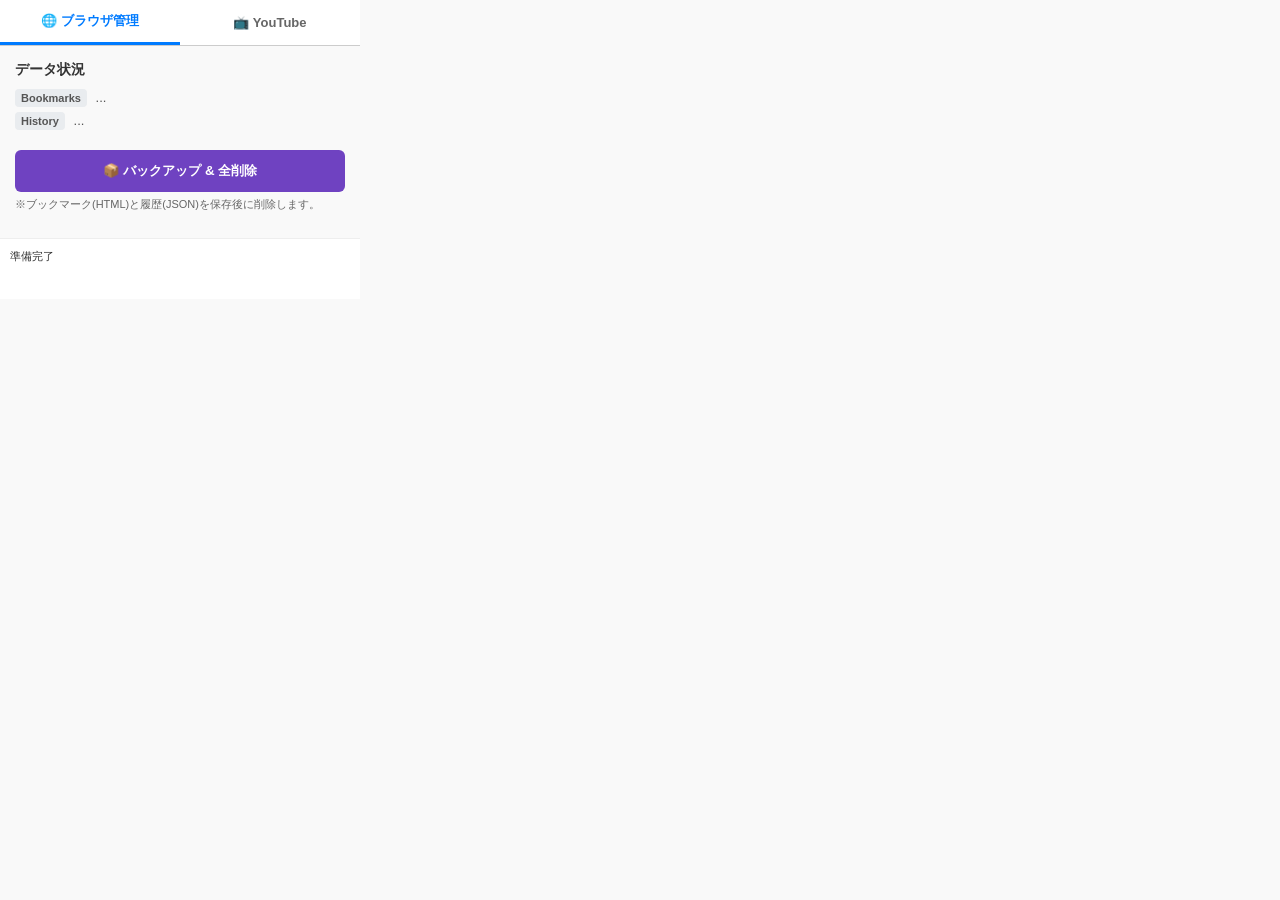
==== popup.html @ 003d4ba8 "new" ====
<!DOCTYPE html>
<html>
<head>
  <meta charset="UTF-8">
  <style>
    body { width: 360px; padding: 0; margin: 0; font-family: sans-serif; background: #f9f9f9; }
    
    /* タブのスタイル */
    .tabs { display: flex; border-bottom: 1px solid #ccc; background: #fff; }
    .tab-btn {
      flex: 1; padding: 12px; cursor: pointer; border: none; background: none;
      font-weight: bold; font-size: 13px; color: #666;
    }
    .tab-btn:hover { background: #f0f0f0; }
    .tab-btn.active {
      color: #007bff; border-bottom: 3px solid #007bff; background: #fff;
    }

    /* コンテンツエリア */
    .content { padding: 15px; display: none; }
    .content.active { display: block; }

    /* 各種パーツ */
    h2 { font-size: 14px; margin: 0 0 10px 0; color: #333; }
    .stat { font-size: 13px; color: #555; margin-bottom: 5px; }
    .badge {
      display: inline-block; padding: 3px 6px; border-radius: 4px;
      background: #e9ecef; font-size: 11px; margin-right: 5px; font-weight: bold;
    }
    
    button.action-btn {
      width: 100%; padding: 12px; margin-top: 15px; cursor: pointer;
      border: none; border-radius: 6px; font-weight: bold; color: white;
      transition: opacity 0.2s;
    }
    button.action-btn:disabled { background-color: #ccc !important; cursor: not-allowed; }
    button.action-btn:hover { opacity: 0.9; }

    /* ブラウザ用ボタン色 */
    #btn-browser-process { background-color: #6f42c1; } /* 紫 */
    /* YouTube用ボタン色 */
    #btn-yt-clone { background-color: #ff0000; } /* 赤 */

    #status { 
      padding: 10px; font-size: 11px; color: #333; 
      background: #fff; border-top: 1px solid #eee;
      white-space: pre-wrap; min-height: 40px;
    }
    .note { font-size: 11px; color: #666; margin-top: 5px; }
  </style>
</head>
<body>

  <!-- タブメニュー -->
  <div class="tabs">
    <button id="tab-1" class="tab-btn active">🌐 ブラウザ管理</button>
    <button id="tab-2" class="tab-btn">📺 YouTube</button>
  </div>

  <!-- コンテンツ1: ブラウザデータ管理 -->
  <div id="view-1" class="content active">
    <h2>データ状況</h2>
    <div class="stat"><span class="badge">Bookmarks</span> <span id="count-bm">...</span></div>
    <div class="stat"><span class="badge">History</span> <span id="count-hist">...</span></div>

    <button id="btn-browser-process" class="action-btn">
      📦 バックアップ & 全削除
    </button>
    <p class="note">※ブックマーク(HTML)と履歴(JSON)を保存後に削除します。</p>
  </div>

  <!-- コンテンツ2: YouTube管理 -->
  <div id="view-2" class="content">
    <h2>高評価リストの退避</h2>
    <p class="note">YouTubeを開き、「高く評価した動画」ページへ移動してから実行してください。</p>
    
    <button id="btn-yt-clone" class="action-btn">
      🔄 新規プレイリストへコピー
    </button>
  </div>

  <!-- ステータス表示エリア (共通) -->
  <div id="status">準備完了</div>

  <script src="popup.js"></script>
</body>
</html>
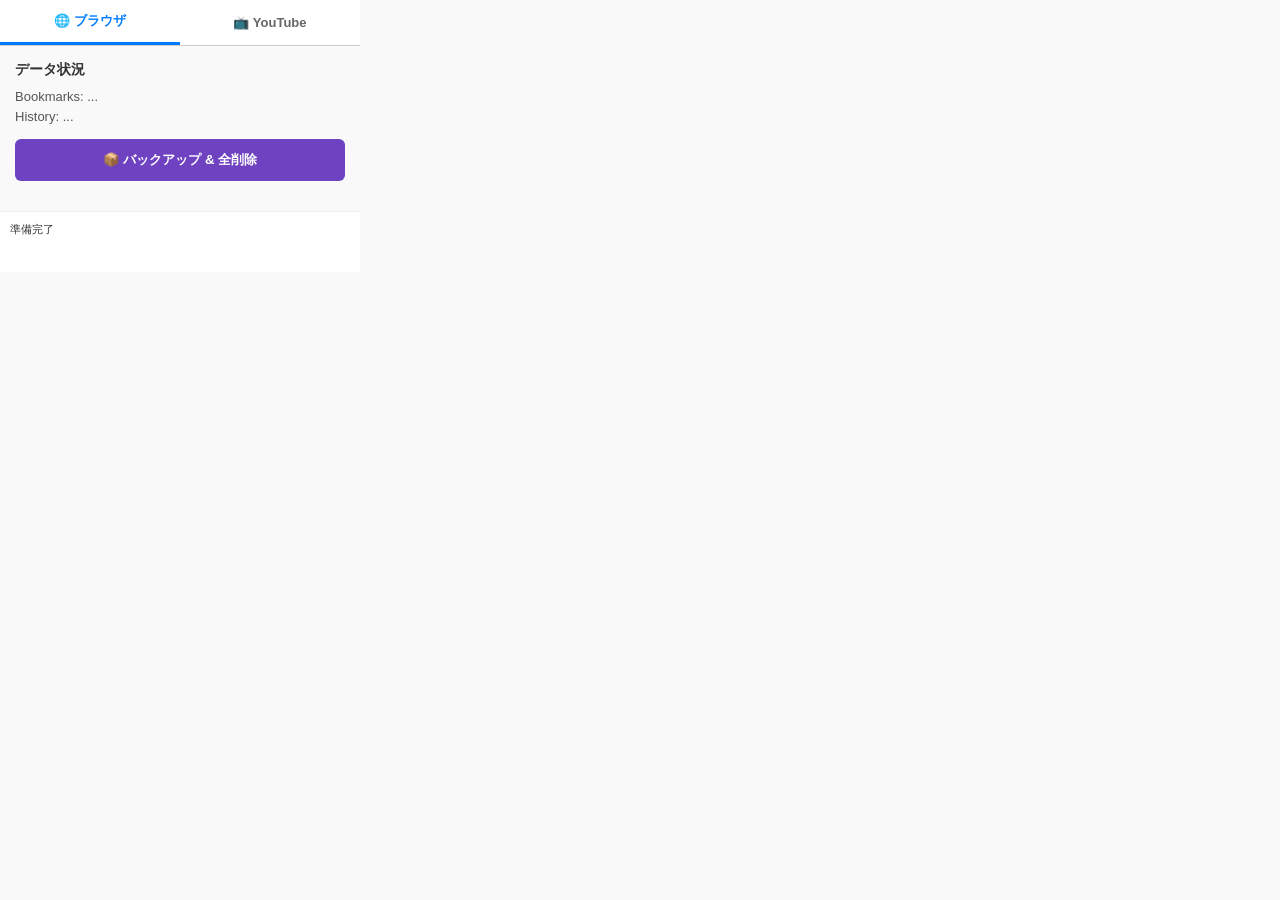
==== commit b70d8acd: "tabunok" ====
--- a/popup.html
+++ b/popup.html
@@ -3,85 +3,68 @@
 <head>
   <meta charset="UTF-8">
   <style>
-    body { width: 360px; padding: 0; margin: 0; font-family: sans-serif; background: #f9f9f9; }
+    body { width: 360px; margin: 0; font-family: sans-serif; background: #f9f9f9; }
     
-    /* タブのスタイル */
     .tabs { display: flex; border-bottom: 1px solid #ccc; background: #fff; }
-    .tab-btn {
-      flex: 1; padding: 12px; cursor: pointer; border: none; background: none;
-      font-weight: bold; font-size: 13px; color: #666;
-    }
-    .tab-btn:hover { background: #f0f0f0; }
-    .tab-btn.active {
-      color: #007bff; border-bottom: 3px solid #007bff; background: #fff;
-    }
-
-    /* コンテンツエリア */
+    .tab-btn { flex: 1; padding: 12px; cursor: pointer; border: none; background: none; font-weight: bold; font-size: 13px; color: #666; }
+    .tab-btn.active { color: #007bff; border-bottom: 3px solid #007bff; background: #fff; }
     .content { padding: 15px; display: none; }
     .content.active { display: block; }
 
-    /* 各種パーツ */
     h2 { font-size: 14px; margin: 0 0 10px 0; color: #333; }
     .stat { font-size: 13px; color: #555; margin-bottom: 5px; }
-    .badge {
-      display: inline-block; padding: 3px 6px; border-radius: 4px;
-      background: #e9ecef; font-size: 11px; margin-right: 5px; font-weight: bold;
-    }
     
-    button.action-btn {
-      width: 100%; padding: 12px; margin-top: 15px; cursor: pointer;
-      border: none; border-radius: 6px; font-weight: bold; color: white;
-      transition: opacity 0.2s;
-    }
-    button.action-btn:disabled { background-color: #ccc !important; cursor: not-allowed; }
+    button.action-btn { width: 100%; padding: 12px; margin-top: 10px; cursor: pointer; border: none; border-radius: 6px; font-weight: bold; color: white; }
     button.action-btn:hover { opacity: 0.9; }
+    button.action-btn:disabled { background-color: #ccc !important; }
 
-    /* ブラウザ用ボタン色 */
-    #btn-browser-process { background-color: #6f42c1; } /* 紫 */
-    /* YouTube用ボタン色 */
-    #btn-yt-clone { background-color: #ff0000; } /* 赤 */
+    #btn-browser-process { background-color: #6f42c1; }
+    #btn-yt-process { background-color: #d63384; }
+    #btn-yt-restore { background-color: #28a745; margin-top: 5px; } /* 緑色 */
 
-    #status { 
-      padding: 10px; font-size: 11px; color: #333; 
-      background: #fff; border-top: 1px solid #eee;
-      white-space: pre-wrap; min-height: 40px;
-    }
-    .note { font-size: 11px; color: #666; margin-top: 5px; }
+    #status { padding: 10px; font-size: 11px; color: #333; background: #fff; border-top: 1px solid #eee; white-space: pre-wrap; min-height: 40px; margin-top:15px;}
+    
+    .yt-options { background: #fff; padding: 10px; border-radius: 5px; border: 1px solid #ddd; margin-bottom: 15px; }
+    .chk-label { display: flex; align-items: center; font-size: 12px; margin-bottom: 5px; cursor: pointer; }
+    
+    /* 復元用エリア */
+    .restore-area { border-top: 2px dashed #ccc; margin-top: 20px; padding-top: 15px; }
+    input[type="file"] { font-size: 11px; margin-bottom: 5px; width: 100%; }
   </style>
 </head>
 <body>
 
-  <!-- タブメニュー -->
   <div class="tabs">
-    <button id="tab-1" class="tab-btn active">🌐 ブラウザ管理</button>
+    <button id="tab-1" class="tab-btn active">🌐 ブラウザ</button>
     <button id="tab-2" class="tab-btn">📺 YouTube</button>
   </div>
 
-  <!-- コンテンツ1: ブラウザデータ管理 -->
+  <!-- ブラウザ管理 -->
   <div id="view-1" class="content active">
     <h2>データ状況</h2>
-    <div class="stat"><span class="badge">Bookmarks</span> <span id="count-bm">...</span></div>
-    <div class="stat"><span class="badge">History</span> <span id="count-hist">...</span></div>
-
-    <button id="btn-browser-process" class="action-btn">
-      📦 バックアップ & 全削除
-    </button>
-    <p class="note">※ブックマーク(HTML)と履歴(JSON)を保存後に削除します。</p>
+    <div class="stat">Bookmarks: <span id="count-bm">...</span></div>
+    <div class="stat">History: <span id="count-hist">...</span></div>
+    <button id="btn-browser-process" class="action-btn">📦 バックアップ & 全削除</button>
   </div>
 
-  <!-- コンテンツ2: YouTube管理 -->
+  <!-- YouTube管理 -->
   <div id="view-2" class="content">
-    <h2>高評価リストの退避</h2>
-    <p class="note">YouTubeを開き、「高く評価した動画」ページへ移動してから実行してください。</p>
-    
-    <button id="btn-yt-clone" class="action-btn">
-      🔄 新規プレイリストへコピー
-    </button>
+    <h2>1. 退避と削除 (バックアップ)</h2>
+    <div class="yt-options">
+      <label class="chk-label"><input type="checkbox" id="chk-json" checked> JSON保存</label>
+      <label class="chk-label"><input type="checkbox" id="chk-delete"> <span style="color:#d93025;font-weight:bold;">完了後にリストから削除</span></label>
+    </div>
+    <button id="btn-yt-process" class="action-btn">🚀 実行 (退避)</button>
+
+    <div class="restore-area">
+      <h2>2. JSONから高評価を復元</h2>
+      <p style="font-size:11px; color:#666;">以前保存したJSONを選択してください。</p>
+      <input type="file" id="file-restore" accept=".json">
+      <button id="btn-yt-restore" class="action-btn">❤️ 再・高評価する</button>
+    </div>
   </div>
 
-  <!-- ステータス表示エリア (共通) -->
   <div id="status">準備完了</div>
-
   <script src="popup.js"></script>
 </body>
 </html>
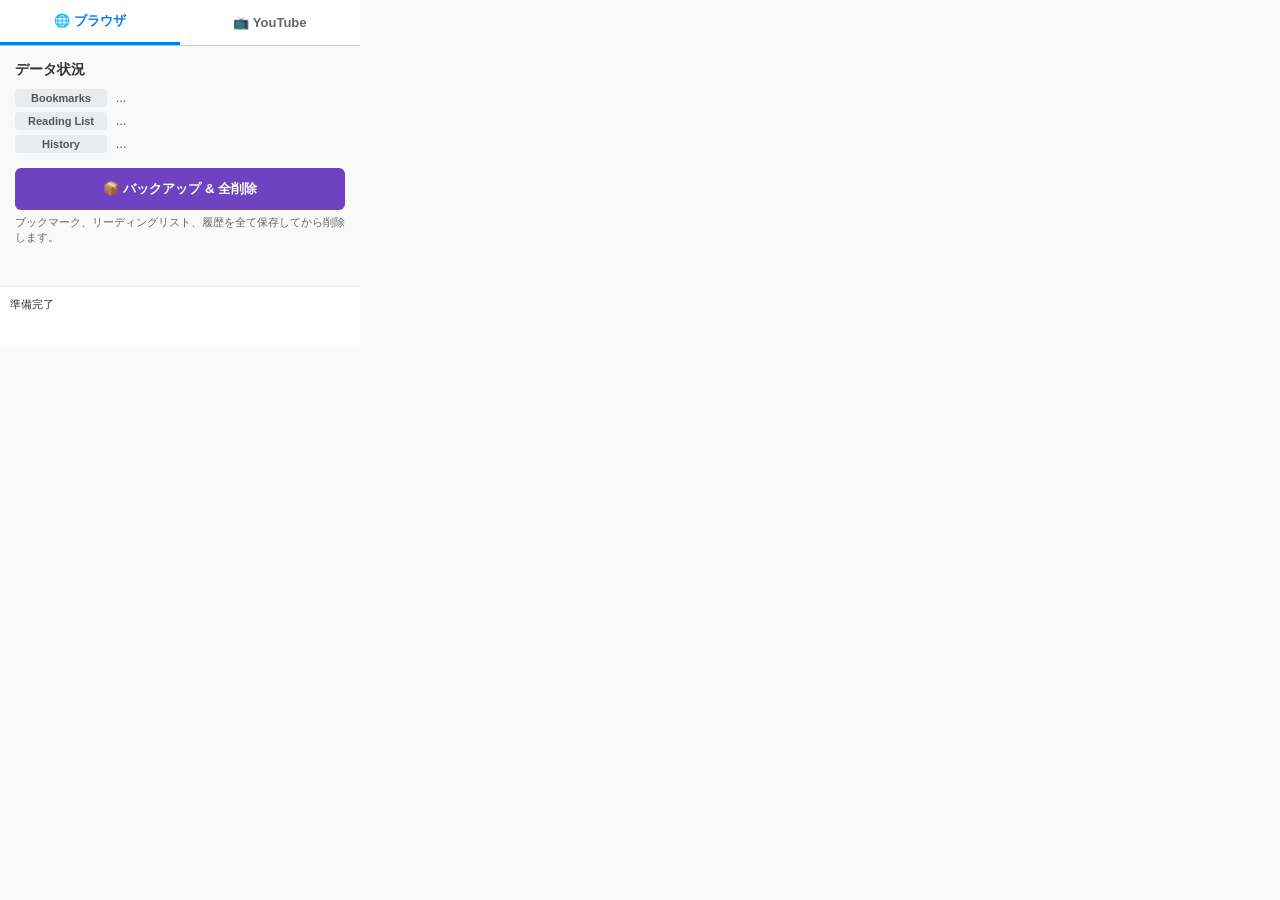
==== commit b76e2315: "Maybe It is OK" ====
--- a/popup.html
+++ b/popup.html
@@ -13,6 +13,7 @@
 
     h2 { font-size: 14px; margin: 0 0 10px 0; color: #333; }
     .stat { font-size: 13px; color: #555; margin-bottom: 5px; }
+    .badge { display: inline-block; padding: 3px 6px; border-radius: 4px; background: #e9ecef; font-size: 11px; margin-right: 5px; font-weight: bold; width: 80px; text-align: center; }
     
     button.action-btn { width: 100%; padding: 12px; margin-top: 10px; cursor: pointer; border: none; border-radius: 6px; font-weight: bold; color: white; }
     button.action-btn:hover { opacity: 0.9; }
@@ -20,14 +21,12 @@
 
     #btn-browser-process { background-color: #6f42c1; }
     #btn-yt-process { background-color: #d63384; }
-    #btn-yt-restore { background-color: #28a745; margin-top: 5px; } /* 緑色 */
+    #btn-yt-restore { background-color: #28a745; margin-top: 5px; }
 
     #status { padding: 10px; font-size: 11px; color: #333; background: #fff; border-top: 1px solid #eee; white-space: pre-wrap; min-height: 40px; margin-top:15px;}
     
     .yt-options { background: #fff; padding: 10px; border-radius: 5px; border: 1px solid #ddd; margin-bottom: 15px; }
     .chk-label { display: flex; align-items: center; font-size: 12px; margin-bottom: 5px; cursor: pointer; }
-    
-    /* 復元用エリア */
     .restore-area { border-top: 2px dashed #ccc; margin-top: 20px; padding-top: 15px; }
     input[type="file"] { font-size: 11px; margin-bottom: 5px; width: 100%; }
   </style>
@@ -42,9 +41,14 @@
   <!-- ブラウザ管理 -->
   <div id="view-1" class="content active">
     <h2>データ状況</h2>
-    <div class="stat">Bookmarks: <span id="count-bm">...</span></div>
-    <div class="stat">History: <span id="count-hist">...</span></div>
+    <div class="stat"><span class="badge">Bookmarks</span> <span id="count-bm">...</span></div>
+    <div class="stat"><span class="badge">Reading List</span> <span id="count-rl">...</span></div>
+    <div class="stat"><span class="badge">History</span> <span id="count-hist">...</span></div>
+    
     <button id="btn-browser-process" class="action-btn">📦 バックアップ & 全削除</button>
+    <p style="font-size:11px; color:#666; margin-top:5px;">
+      ブックマーク、リーディングリスト、履歴を全て保存してから削除します。
+    </p>
   </div>
 
   <!-- YouTube管理 -->
@@ -58,7 +62,7 @@
 
     <div class="restore-area">
       <h2>2. JSONから高評価を復元</h2>
-      <p style="font-size:11px; color:#666;">以前保存したJSONを選択してください。</p>
+      <p style="font-size:11px; color:#666;">保存したJSONを選択してください。</p>
       <input type="file" id="file-restore" accept=".json">
       <button id="btn-yt-restore" class="action-btn">❤️ 再・高評価する</button>
     </div>
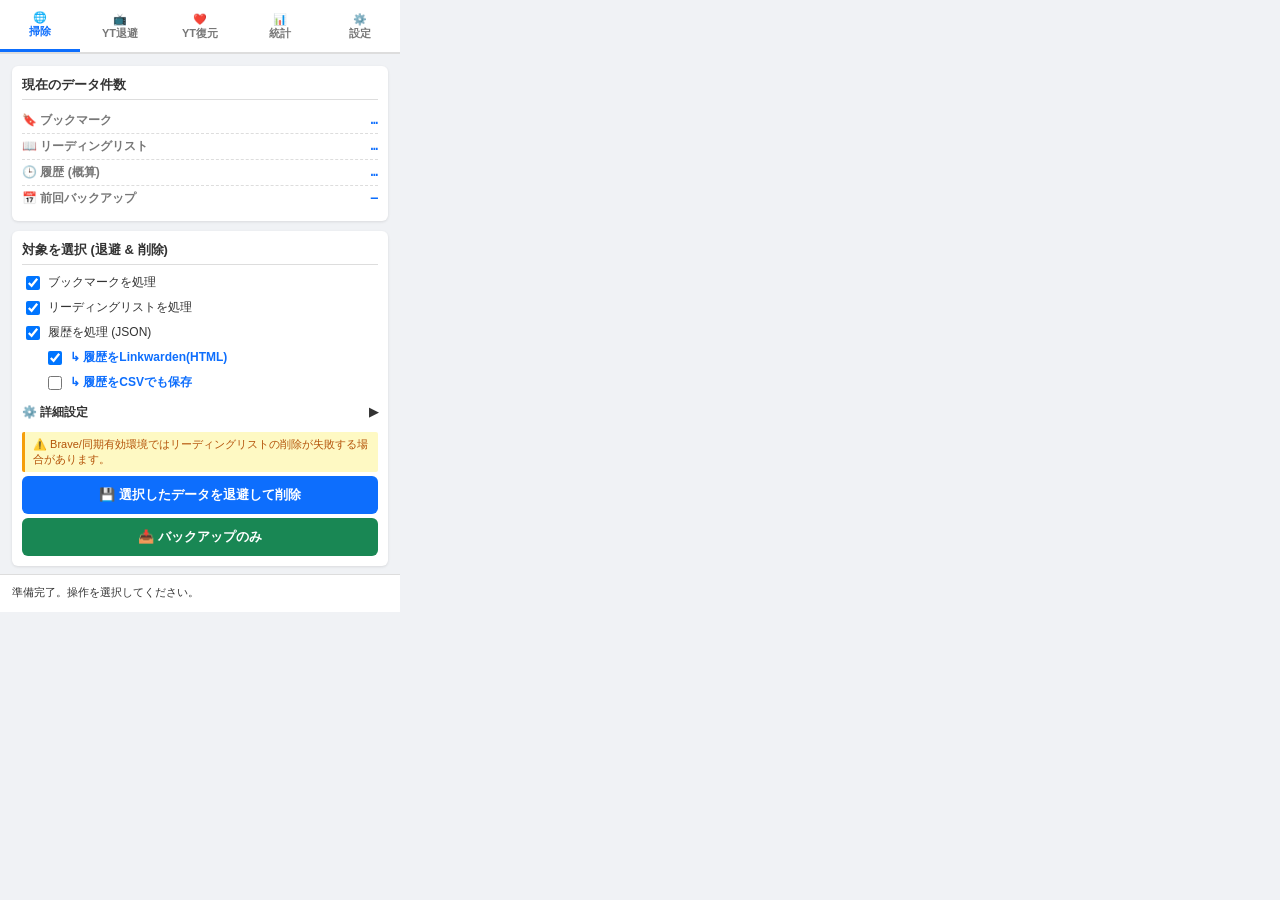
==== commit adf872be: "a" ====
--- a/popup.html
+++ b/popup.html
@@ -1,74 +1,600 @@
 <!DOCTYPE html>
 <html>
+
 <head>
   <meta charset="UTF-8">
   <style>
-    body { width: 360px; margin: 0; font-family: sans-serif; background: #f9f9f9; }
-    
-    .tabs { display: flex; border-bottom: 1px solid #ccc; background: #fff; }
-    .tab-btn { flex: 1; padding: 12px; cursor: pointer; border: none; background: none; font-weight: bold; font-size: 13px; color: #666; }
-    .tab-btn.active { color: #007bff; border-bottom: 3px solid #007bff; background: #fff; }
-    .content { padding: 15px; display: none; }
-    .content.active { display: block; }
-
-    h2 { font-size: 14px; margin: 0 0 10px 0; color: #333; }
-    .stat { font-size: 13px; color: #555; margin-bottom: 5px; }
-    .badge { display: inline-block; padding: 3px 6px; border-radius: 4px; background: #e9ecef; font-size: 11px; margin-right: 5px; font-weight: bold; width: 80px; text-align: center; }
-    
-    button.action-btn { width: 100%; padding: 12px; margin-top: 10px; cursor: pointer; border: none; border-radius: 6px; font-weight: bold; color: white; }
-    button.action-btn:hover { opacity: 0.9; }
-    button.action-btn:disabled { background-color: #ccc !important; }
-
-    #btn-browser-process { background-color: #6f42c1; }
-    #btn-yt-process { background-color: #d63384; }
-    #btn-yt-restore { background-color: #28a745; margin-top: 5px; }
-
-    #status { padding: 10px; font-size: 11px; color: #333; background: #fff; border-top: 1px solid #eee; white-space: pre-wrap; min-height: 40px; margin-top:15px;}
-    
-    .yt-options { background: #fff; padding: 10px; border-radius: 5px; border: 1px solid #ddd; margin-bottom: 15px; }
-    .chk-label { display: flex; align-items: center; font-size: 12px; margin-bottom: 5px; cursor: pointer; }
-    .restore-area { border-top: 2px dashed #ccc; margin-top: 20px; padding-top: 15px; }
-    input[type="file"] { font-size: 11px; margin-bottom: 5px; width: 100%; }
+    :root {
+      --blue: #0d6efd;
+      --red: #dc3545;
+      --green: #198754;
+      --purple: #6f42c1;
+      --teal: #0d9488;
+      --orange: #f59e0b;
+      --bg: #f0f2f5;
+      --card: #fff;
+      --text: #333;
+      --text-sub: #777;
+      --border: #ddd;
+    }
+
+    @media (prefers-color-scheme: dark) {
+      :root {
+        --bg: #1a1a1a;
+        --card: #2a2a2a;
+        --text: #e0e0e0;
+        --text-sub: #999;
+        --border: #444;
+      }
+    }
+
+    * {
+      box-sizing: border-box;
+    }
+
+    body {
+      width: 400px;
+      margin: 0;
+      font-family: -apple-system, BlinkMacSystemFont, "Segoe UI", sans-serif;
+      background: var(--bg);
+      color: var(--text);
+    }
+
+    .tabs {
+      display: flex;
+      background: var(--card);
+      border-bottom: 2px solid var(--border);
+      position: sticky;
+      top: 0;
+      z-index: 10;
+    }
+
+    .tab-btn {
+      flex: 1;
+      padding: 10px 3px;
+      cursor: pointer;
+      border: none;
+      background: none;
+      font-weight: bold;
+      font-size: 11px;
+      color: var(--text-sub);
+      transition: 0.2s;
+      line-height: 1.3;
+    }
+
+    .tab-btn:hover {
+      background: rgba(128, 128, 128, 0.1);
+      color: var(--text);
+    }
+
+    .tab-btn.active {
+      color: var(--blue);
+      border-bottom: 3px solid var(--blue);
+      background: var(--card);
+    }
+
+    .content {
+      padding: 12px;
+      display: none;
+      max-height: 520px;
+      overflow-y: auto;
+    }
+
+    .content.active {
+      display: block;
+    }
+
+    h2 {
+      font-size: 13px;
+      margin: 0 0 8px 0;
+      border-bottom: 1px solid var(--border);
+      padding-bottom: 5px;
+      color: var(--text);
+    }
+
+    .panel {
+      background: var(--card);
+      padding: 10px;
+      border-radius: 6px;
+      box-shadow: 0 1px 3px rgba(0, 0, 0, 0.1);
+      margin-bottom: 10px;
+    }
+
+    .stat-row {
+      display: flex;
+      justify-content: space-between;
+      align-items: center;
+      font-size: 12px;
+      padding: 4px 0;
+      border-bottom: 1px dashed var(--border);
+    }
+
+    .stat-row:last-child {
+      border-bottom: none;
+    }
+
+    .stat-label {
+      font-weight: bold;
+      color: var(--text-sub);
+    }
+
+    .stat-value {
+      font-family: monospace;
+      color: var(--blue);
+      font-weight: bold;
+    }
+
+    .chk-group {
+      margin: 6px 0;
+    }
+
+    .chk-label {
+      display: flex;
+      align-items: center;
+      font-size: 12px;
+      margin-bottom: 5px;
+      cursor: pointer;
+      line-height: 1.4;
+    }
+
+    .chk-label input {
+      margin-right: 8px;
+      width: 14px;
+      height: 14px;
+      cursor: pointer;
+      flex-shrink: 0;
+    }
+
+    .sub-chk {
+      margin-left: 22px;
+      color: var(--blue);
+      font-weight: bold;
+    }
+
+    button.action-btn {
+      width: 100%;
+      padding: 10px;
+      cursor: pointer;
+      border: none;
+      border-radius: 6px;
+      font-weight: bold;
+      font-size: 13px;
+      color: white;
+      transition: 0.2s;
+      margin-top: 4px;
+    }
+
+    button.action-btn:hover:not(:disabled) {
+      opacity: 0.85;
+      transform: translateY(-1px);
+    }
+
+    button.action-btn:disabled {
+      background-color: #bbb !important;
+      cursor: not-allowed;
+      transform: none;
+    }
+
+    .btn-blue {
+      background-color: var(--blue);
+    }
+
+    .btn-red {
+      background-color: var(--red);
+    }
+
+    .btn-green {
+      background-color: var(--green);
+    }
+
+    .btn-orange {
+      background-color: var(--orange);
+    }
+
+    .btn-row {
+      display: flex;
+      gap: 6px;
+      margin-top: 4px;
+    }
+
+    .btn-row .action-btn {
+      margin-top: 0;
+    }
+
+    #status {
+      padding: 10px 12px;
+      font-size: 11px;
+      color: var(--text);
+      background: var(--card);
+      border-top: 1px solid var(--border);
+      white-space: pre-wrap;
+      min-height: 38px;
+      max-height: 100px;
+      overflow-y: auto;
+      font-family: monospace;
+      position: sticky;
+      bottom: 0;
+    }
+
+    .danger-text {
+      color: var(--red);
+      font-weight: bold;
+    }
+
+    .note {
+      font-size: 11px;
+      color: var(--text-sub);
+      margin-top: 4px;
+      line-height: 1.4;
+    }
+
+    .warn-note {
+      font-size: 11px;
+      color: #b45309;
+      background: #fef9c3;
+      border-left: 3px solid #f59e0b;
+      padding: 5px 8px;
+      border-radius: 2px;
+      margin-top: 6px;
+      line-height: 1.4;
+    }
+
+    .info-note {
+      font-size: 11px;
+      color: #0369a1;
+      background: #e0f2fe;
+      border-left: 3px solid #0ea5e9;
+      padding: 5px 8px;
+      border-radius: 2px;
+      margin-top: 6px;
+      line-height: 1.4;
+    }
+
+    @media (prefers-color-scheme: dark) {
+      .warn-note {
+        color: #fbbf24;
+        background: #422006;
+      }
+
+      .info-note {
+        color: #7dd3fc;
+        background: #082f49;
+      }
+    }
+
+    .progress-container {
+      display: none;
+      margin: 8px 0;
+    }
+
+    .progress-container.visible {
+      display: block;
+    }
+
+    .progress-bar {
+      width: 100%;
+      height: 8px;
+      background: rgba(128, 128, 128, 0.2);
+      border-radius: 4px;
+      overflow: hidden;
+    }
+
+    .progress-fill {
+      height: 100%;
+      background: linear-gradient(90deg, var(--blue), var(--teal));
+      border-radius: 4px;
+      transition: width 0.3s ease;
+      width: 0%;
+    }
+
+    .progress-text {
+      font-size: 10px;
+      color: var(--text-sub);
+      margin-top: 3px;
+      text-align: center;
+    }
+
+    .settings-row {
+      display: flex;
+      align-items: center;
+      justify-content: space-between;
+      font-size: 11px;
+      padding: 3px 0;
+    }
+
+    .settings-row label {
+      color: var(--text-sub);
+    }
+
+    .settings-row input[type="number"],
+    .settings-row select {
+      width: 80px;
+      padding: 3px 5px;
+      border: 1px solid var(--border);
+      border-radius: 3px;
+      font-size: 11px;
+      background: var(--card);
+      color: var(--text);
+    }
+
+    .settings-row input[type="number"] {
+      text-align: center;
+    }
+
+    .accordion-header {
+      cursor: pointer;
+      user-select: none;
+      display: flex;
+      justify-content: space-between;
+      align-items: center;
+      padding: 5px 0;
+      font-weight: bold;
+      font-size: 12px;
+    }
+
+    .accordion-content {
+      display: none;
+      padding-top: 5px;
+    }
+
+    .accordion-content.open {
+      display: block;
+    }
+
+    .accordion-icon {
+      transition: transform 0.2s;
+    }
+
+    .accordion-icon.open {
+      transform: rotate(90deg);
+    }
+
+    .control-btns {
+      display: flex;
+      gap: 6px;
+      margin-top: 8px;
+      display: none;
+    }
+
+    .control-btns.visible {
+      display: flex;
+    }
+
+    .mini-btn {
+      flex: 1;
+      padding: 6px 8px;
+      border: none;
+      border-radius: 4px;
+      font-size: 11px;
+      font-weight: bold;
+      cursor: pointer;
+      color: white;
+    }
+
+    .stat-card {
+      display: grid;
+      grid-template-columns: 1fr 1fr;
+      gap: 8px;
+      margin-top: 6px;
+    }
+
+    .stat-item {
+      background: rgba(13, 110, 253, 0.08);
+      padding: 8px;
+      border-radius: 4px;
+      text-align: center;
+    }
+
+    .stat-num {
+      font-size: 18px;
+      font-weight: bold;
+      color: var(--blue);
+      display: block;
+    }
+
+    .stat-desc {
+      font-size: 10px;
+      color: var(--text-sub);
+    }
+
+    textarea {
+      width: 100%;
+      box-sizing: border-box;
+      background: var(--card);
+      color: var(--text);
+      border: 1px solid var(--border);
+      border-radius: 4px;
+      padding: 6px;
+      font-size: 11px;
+      resize: vertical;
+    }
   </style>
 </head>
+
 <body>
-
   <div class="tabs">
-    <button id="tab-1" class="tab-btn active">🌐 ブラウザ</button>
-    <button id="tab-2" class="tab-btn">📺 YouTube</button>
+    <button id="tab-1" class="tab-btn active">🌐<br>掃除</button>
+    <button id="tab-2" class="tab-btn">📺<br>YT退避</button>
+    <button id="tab-3" class="tab-btn">❤️<br>YT復元</button>
+    <button id="tab-4" class="tab-btn">📊<br>統計</button>
+    <button id="tab-5" class="tab-btn">⚙️<br>設定</button>
   </div>
 
-  <!-- ブラウザ管理 -->
+  <!-- タブ1: ブラウザ管理 -->
   <div id="view-1" class="content active">
-    <h2>データ状況</h2>
-    <div class="stat"><span class="badge">Bookmarks</span> <span id="count-bm">...</span></div>
-    <div class="stat"><span class="badge">Reading List</span> <span id="count-rl">...</span></div>
-    <div class="stat"><span class="badge">History</span> <span id="count-hist">...</span></div>
-    
-    <button id="btn-browser-process" class="action-btn">📦 バックアップ & 全削除</button>
-    <p style="font-size:11px; color:#666; margin-top:5px;">
-      ブックマーク、リーディングリスト、履歴を全て保存してから削除します。
-    </p>
+    <div class="panel">
+      <h2>現在のデータ件数</h2>
+      <div class="stat-row"><span class="stat-label">🔖 ブックマーク</span><span class="stat-value" id="c-bm">…</span></div>
+      <div class="stat-row"><span class="stat-label">📖 リーディングリスト</span><span class="stat-value" id="c-rl">…</span>
+      </div>
+      <div class="stat-row"><span class="stat-label">🕒 履歴 (概算)</span><span class="stat-value" id="c-hs">…</span></div>
+      <div class="stat-row"><span class="stat-label">📅 前回バックアップ</span><span class="stat-value"
+          id="last-backup">—</span></div>
+    </div>
+    <div class="panel">
+      <h2>対象を選択 (退避 &amp; 削除)</h2>
+      <div class="chk-group">
+        <label class="chk-label"><input type="checkbox" id="chk-bm" checked> ブックマークを処理</label>
+        <label class="chk-label"><input type="checkbox" id="chk-rl" checked> リーディングリストを処理</label>
+        <label class="chk-label"><input type="checkbox" id="chk-hs" checked> 履歴を処理 (JSON)</label>
+        <label class="chk-label sub-chk"><input type="checkbox" id="chk-lw-hs" checked> ↳ 履歴をLinkwarden(HTML)</label>
+        <label class="chk-label sub-chk"><input type="checkbox" id="chk-csv-hs"> ↳ 履歴をCSVでも保存</label>
+      </div>
+      <div class="accordion-header" id="acc-adv1"><span>⚙️ 詳細設定</span><span class="accordion-icon"
+          id="acc-adv1-icon">▶</span></div>
+      <div class="accordion-content" id="acc-adv1-content">
+        <div class="settings-row"><label>保存時に確認ダイアログ:</label><input type="checkbox" id="chk-save-as" checked></div>
+        <div class="settings-row"><label>削除前にドライラン:</label><input type="checkbox" id="chk-dry-run"></div>
+        <div class="settings-row"><label>差分バックアップ:</label><input type="checkbox" id="chk-diff"></div>
+        <div class="settings-row"><label>履歴取得件数:</label>
+          <select id="hs-limit">
+            <option value="10000">10,000</option>
+            <option value="50000">50,000</option>
+            <option value="100000" selected>100,000</option>
+            <option value="500000">500,000</option>
+          </select>
+        </div>
+      </div>
+      <div class="warn-note">⚠️ Brave/同期有効環境ではリーディングリストの削除が失敗する場合があります。</div>
+      <div class="progress-container" id="prog-browser">
+        <div class="progress-bar">
+          <div class="progress-fill" id="prog-browser-fill"></div>
+        </div>
+        <div class="progress-text" id="prog-browser-text"></div>
+      </div>
+      <button id="btn-browser-run" class="action-btn btn-blue">💾 選択したデータを退避して削除</button>
+      <div class="btn-row"><button id="btn-browser-backup-only" class="action-btn btn-green">📥 バックアップのみ</button></div>
+    </div>
   </div>
 
-  <!-- YouTube管理 -->
+  <!-- タブ2: YouTube バックアップ -->
   <div id="view-2" class="content">
-    <h2>1. 退避と削除 (バックアップ)</h2>
-    <div class="yt-options">
-      <label class="chk-label"><input type="checkbox" id="chk-json" checked> JSON保存</label>
-      <label class="chk-label"><input type="checkbox" id="chk-delete"> <span style="color:#d93025;font-weight:bold;">完了後にリストから削除</span></label>
-    </div>
-    <button id="btn-yt-process" class="action-btn">🚀 実行 (退避)</button>
-
-    <div class="restore-area">
-      <h2>2. JSONから高評価を復元</h2>
-      <p style="font-size:11px; color:#666;">保存したJSONを選択してください。</p>
-      <input type="file" id="file-restore" accept=".json">
-      <button id="btn-yt-restore" class="action-btn">❤️ 再・高評価する</button>
+    <div class="panel">
+      <h2>1. 高評価リストのバックアップ</h2>
+      <p class="note">YouTubeの「高く評価した動画」を開いて実行。<br>URL: youtube.com/playlist?list=LL</p>
+      <div class="chk-group">
+        <label class="chk-label"><input type="checkbox" id="yt-chk-json" checked> 📄 JSONをダウンロード</label>
+        <label class="chk-label sub-chk"><input type="checkbox" id="yt-chk-lw" checked> ↳ Linkwarden(HTML)</label>
+        <label class="chk-label sub-chk"><input type="checkbox" id="yt-chk-csv"> ↳ CSV形式でも保存</label>
+        <label class="chk-label"><input type="checkbox" id="yt-chk-pl" checked> 📁 非公開プレイリストにコピー</label>
+      </div>
+      <div class="accordion-header" id="acc-adv2"><span>⚙️ 詳細設定</span><span class="accordion-icon"
+          id="acc-adv2-icon">▶</span></div>
+      <div class="accordion-content" id="acc-adv2-content">
+        <div class="settings-row"><label>APIリクエスト間隔 (ms):</label><input type="number" id="yt-delay" value="400"
+            min="100" max="2000" step="50"></div>
+        <div class="settings-row"><label>バッチサイズ:</label><input type="number" id="yt-batch" value="50" min="1" max="200"
+            step="10"></div>
+        <div class="settings-row"><label>並列数:</label><input type="number" id="yt-parallel" value="1" min="1" max="5">
+        </div>
+        <div class="settings-row"><label>スクロール最大:</label><input type="number" id="yt-scroll-max" value="300" min="10"
+            max="1000"></div>
+      </div>
+    </div>
+    <div class="panel" style="border: 2px solid #ffcccc;">
+      <h2>2. 【危険】過去動画の遡り</h2>
+      <div class="chk-group"><label class="chk-label"><input type="checkbox" id="yt-chk-del"><span
+            class="danger-text">高評価を取り消す</span></label></div>
+      <p class="note">5000件制限で隠れた古い動画が出現します。</p>
+    </div>
+    <button id="btn-yt-run" class="action-btn btn-red">🚀 実行</button>
+    <div class="control-btns" id="yt-controls">
+      <button class="mini-btn btn-orange" id="btn-yt-pause">⏸ 一時停止</button>
+      <button class="mini-btn btn-red" id="btn-yt-cancel">⏹ 中止</button>
     </div>
   </div>
 
-  <div id="status">準備完了</div>
+  <!-- タブ3: YouTube 再評価 -->
+  <div id="view-3" class="content">
+    <div class="panel">
+      <h2>JSONから「高評価」を復元</h2>
+      <p class="note">保存したJSONを読み込み、動画に再Likeします。</p>
+      <input type="file" id="yt-file-restore" accept=".json" style="margin: 10px 0; width: 100%; font-size: 12px;">
+      <div class="chk-group">
+        <label class="chk-label"><input type="checkbox" id="yt-restore-dedup" checked> 🔄 重複を自動除去</label>
+        <label class="chk-label"><input type="checkbox" id="yt-restore-resume" checked> 🔁 前回失敗分から再開</label>
+      </div>
+      <div class="accordion-header" id="acc-adv3"><span>⚙️ 詳細設定</span><span class="accordion-icon"
+          id="acc-adv3-icon">▶</span></div>
+      <div class="accordion-content" id="acc-adv3-content">
+        <div class="settings-row"><label>リクエスト間隔 (ms):</label><input type="number" id="yt-restore-delay" value="400"
+            min="100" max="2000" step="50"></div>
+        <div class="settings-row"><label>最大リトライ回数:</label><input type="number" id="yt-retry" value="3" min="0" max="10">
+        </div>
+      </div>
+      <div id="failed-info" class="info-note" style="display:none;"></div>
+      <button id="btn-yt-restore" class="action-btn btn-green">❤️ 再評価する</button>
+      <button id="btn-retry-failed" class="action-btn btn-orange" style="display:none;">🔄 失敗分のみ再試行</button>
+    </div>
+  </div>
+
+  <!-- タブ4: 統計 -->
+  <div id="view-4" class="content">
+    <div class="panel">
+      <h2>📊 処理統計</h2>
+      <div class="stat-card">
+        <div class="stat-item"><span class="stat-num" id="stat-bm-total">0</span><span class="stat-desc">BM退避</span>
+        </div>
+        <div class="stat-item"><span class="stat-num" id="stat-hs-total">0</span><span class="stat-desc">履歴退避</span>
+        </div>
+        <div class="stat-item"><span class="stat-num" id="stat-yt-backup">0</span><span class="stat-desc">YT退避</span>
+        </div>
+        <div class="stat-item"><span class="stat-num" id="stat-yt-restore">0</span><span class="stat-desc">YT復元</span>
+        </div>
+        <div class="stat-item"><span class="stat-num" id="stat-url-cleaned">0</span><span class="stat-desc">URL浄化</span>
+        </div>
+        <div class="stat-item"><span class="stat-num" id="stat-runs">0</span><span class="stat-desc">総実行</span></div>
+      </div>
+    </div>
+    <div class="panel">
+      <h2>🕘 実行履歴</h2>
+      <div id="history-list" style="font-size:11px;max-height:200px;overflow-y:auto;">
+        <p class="note">なし</p>
+      </div>
+    </div>
+    <button id="btn-stats-reset" class="action-btn btn-red">🗑️ 統計リセット</button>
+  </div>
+
+  <!-- タブ5: 設定 -->
+  <div id="view-5" class="content">
+    <div class="panel">
+      <h2>🔔 通知</h2>
+      <div class="chk-group">
+        <label class="chk-label"><input type="checkbox" id="cfg-notify" checked> 完了通知</label>
+      </div>
+    </div>
+    <div class="panel">
+      <h2>⏰ スケジュール</h2>
+      <div class="chk-group"><label class="chk-label"><input type="checkbox" id="cfg-schedule"> 定期バックアップ</label></div>
+      <div class="settings-row"><label>頻度:</label><select id="cfg-schedule-freq">
+          <option value="1440">毎日</option>
+          <option value="10080" selected>毎週</option>
+          <option value="43200">毎月</option>
+        </select></div>
+      <div class="info-note">ブラウザが開いている時のみ動作</div>
+    </div>
+    <div class="panel">
+      <h2>🧹 URLクリーナー</h2>
+      <div class="stat-row"><span class="stat-label">今日</span><span class="stat-value" id="url-today">0</span></div>
+      <div class="chk-group">
+        <label class="chk-label"><input type="checkbox" id="cfg-url-enabled" checked> 有効化</label>
+        <label class="chk-label"><input type="checkbox" id="cfg-url-log"> ログ表示</label>
+      </div>
+      <div class="settings-row"><label>除外ドメイン(改行区切り):</label></div>
+      <textarea id="cfg-url-exclude" rows="3" placeholder="example.com"></textarea>
+    </div>
+    <div class="panel">
+      <h2>💾 データ管理</h2>
+      <div class="btn-row">
+        <button id="btn-export-settings" class="action-btn btn-blue">📤 設定エクスポート</button>
+        <button id="btn-import-settings" class="action-btn btn-green">📥 設定インポート</button>
+      </div>
+      <input type="file" id="import-settings-file" accept=".json" style="display:none;">
+    </div>
+  </div>
+
+  <div id="status">準備完了。操作を選択してください。</div>
   <script src="popup.js"></script>
 </body>
+
 </html>
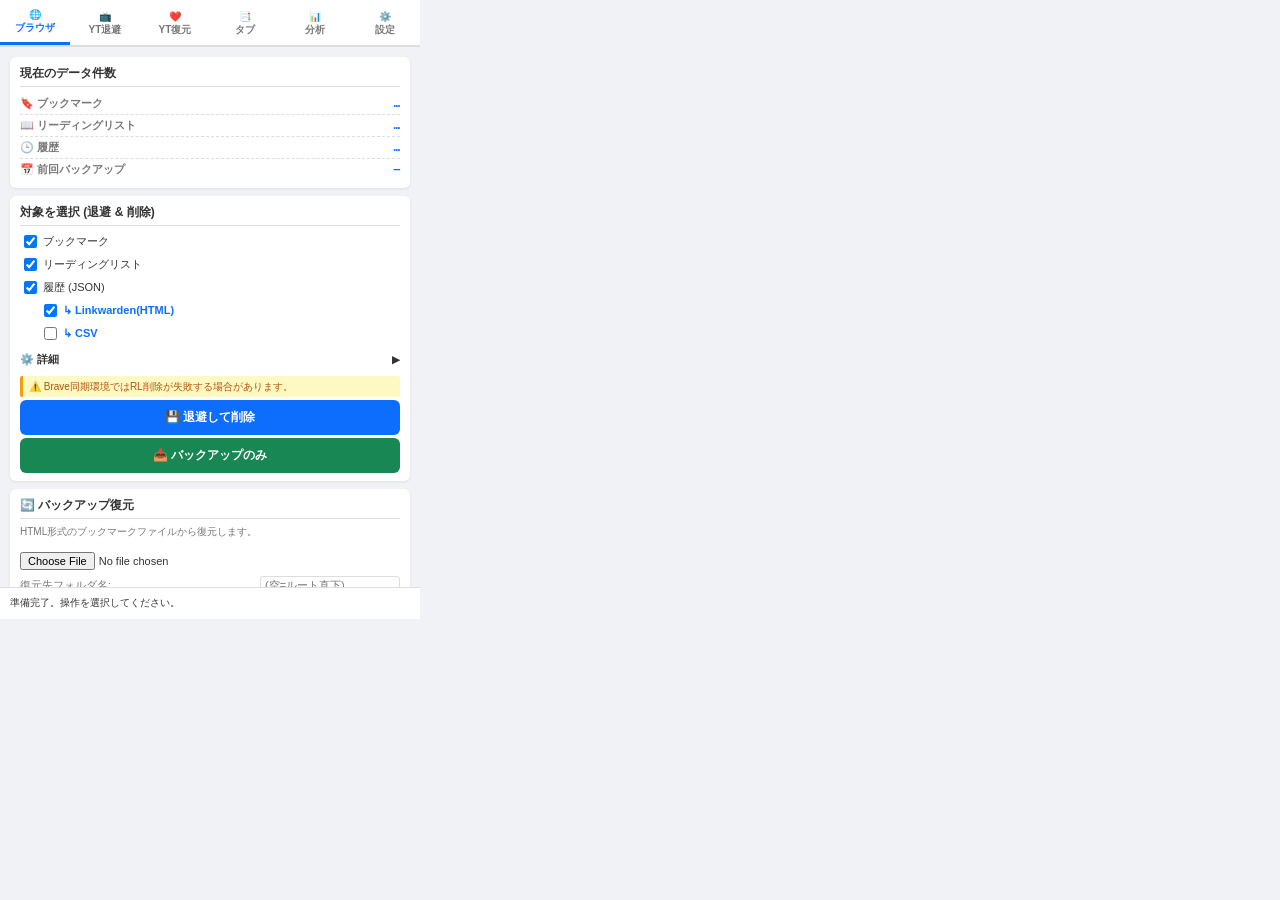
==== commit 14772efd: "a" ====
--- a/popup.html
+++ b/popup.html
@@ -26,6 +26,16 @@
         --text-sub: #999;
         --border: #444;
       }
+
+      .warn-note {
+        color: #fbbf24;
+        background: #422006;
+      }
+
+      .info-note {
+        color: #7dd3fc;
+        background: #082f49;
+      }
     }
 
     * {
@@ -33,13 +43,14 @@
     }
 
     body {
-      width: 400px;
+      width: 420px;
       margin: 0;
       font-family: -apple-system, BlinkMacSystemFont, "Segoe UI", sans-serif;
       background: var(--bg);
       color: var(--text);
     }
 
+    /* タブ */
     .tabs {
       display: flex;
       background: var(--card);
@@ -51,12 +62,12 @@
 
     .tab-btn {
       flex: 1;
-      padding: 10px 3px;
+      padding: 8px 2px;
       cursor: pointer;
       border: none;
       background: none;
       font-weight: bold;
-      font-size: 11px;
+      font-size: 10px;
       color: var(--text-sub);
       transition: 0.2s;
       line-height: 1.3;
@@ -73,10 +84,11 @@
       background: var(--card);
     }
 
+    /* コンテンツ */
     .content {
-      padding: 12px;
+      padding: 10px;
       display: none;
-      max-height: 520px;
+      max-height: 540px;
       overflow-y: auto;
     }
 
@@ -85,27 +97,27 @@
     }
 
     h2 {
-      font-size: 13px;
-      margin: 0 0 8px 0;
+      font-size: 12px;
+      margin: 0 0 6px 0;
       border-bottom: 1px solid var(--border);
-      padding-bottom: 5px;
+      padding-bottom: 4px;
       color: var(--text);
     }
 
     .panel {
       background: var(--card);
-      padding: 10px;
+      padding: 8px 10px;
       border-radius: 6px;
-      box-shadow: 0 1px 3px rgba(0, 0, 0, 0.1);
-      margin-bottom: 10px;
+      box-shadow: 0 1px 3px rgba(0, 0, 0, 0.08);
+      margin-bottom: 8px;
     }
 
     .stat-row {
       display: flex;
       justify-content: space-between;
       align-items: center;
-      font-size: 12px;
-      padding: 4px 0;
+      font-size: 11px;
+      padding: 3px 0;
       border-bottom: 1px dashed var(--border);
     }
 
@@ -124,52 +136,54 @@
       font-weight: bold;
     }
 
+    /* チェックボックス */
     .chk-group {
-      margin: 6px 0;
+      margin: 5px 0;
     }
 
     .chk-label {
       display: flex;
       align-items: center;
-      font-size: 12px;
-      margin-bottom: 5px;
+      font-size: 11px;
+      margin-bottom: 4px;
       cursor: pointer;
       line-height: 1.4;
     }
 
     .chk-label input {
-      margin-right: 8px;
-      width: 14px;
-      height: 14px;
+      margin-right: 6px;
+      width: 13px;
+      height: 13px;
       cursor: pointer;
       flex-shrink: 0;
     }
 
     .sub-chk {
-      margin-left: 22px;
+      margin-left: 20px;
       color: var(--blue);
       font-weight: bold;
     }
 
-    button.action-btn {
+    /* ボタン */
+    .action-btn {
       width: 100%;
-      padding: 10px;
+      padding: 9px;
       cursor: pointer;
       border: none;
       border-radius: 6px;
       font-weight: bold;
-      font-size: 13px;
+      font-size: 12px;
       color: white;
       transition: 0.2s;
-      margin-top: 4px;
-    }
-
-    button.action-btn:hover:not(:disabled) {
+      margin-top: 3px;
+    }
+
+    .action-btn:hover:not(:disabled) {
       opacity: 0.85;
       transform: translateY(-1px);
     }
 
-    button.action-btn:disabled {
+    .action-btn:disabled {
       background-color: #bbb !important;
       cursor: not-allowed;
       transform: none;
@@ -191,25 +205,45 @@
       background-color: var(--orange);
     }
 
+    .btn-purple {
+      background-color: var(--purple);
+    }
+
+    .btn-teal {
+      background-color: var(--teal);
+    }
+
     .btn-row {
       display: flex;
-      gap: 6px;
-      margin-top: 4px;
+      gap: 4px;
+      margin-top: 3px;
     }
 
     .btn-row .action-btn {
       margin-top: 0;
     }
 
+    .mini-btn {
+      flex: 1;
+      padding: 5px 6px;
+      border: none;
+      border-radius: 4px;
+      font-size: 10px;
+      font-weight: bold;
+      cursor: pointer;
+      color: white;
+    }
+
+    /* ステータス */
     #status {
-      padding: 10px 12px;
-      font-size: 11px;
+      padding: 8px 10px;
+      font-size: 10px;
       color: var(--text);
       background: var(--card);
       border-top: 1px solid var(--border);
       white-space: pre-wrap;
-      min-height: 38px;
-      max-height: 100px;
+      min-height: 32px;
+      max-height: 80px;
       overflow-y: auto;
       font-family: monospace;
       position: sticky;
@@ -222,49 +256,38 @@
     }
 
     .note {
-      font-size: 11px;
+      font-size: 10px;
       color: var(--text-sub);
-      margin-top: 4px;
-      line-height: 1.4;
+      margin-top: 3px;
+      line-height: 1.3;
     }
 
     .warn-note {
-      font-size: 11px;
+      font-size: 10px;
       color: #b45309;
       background: #fef9c3;
       border-left: 3px solid #f59e0b;
-      padding: 5px 8px;
+      padding: 4px 6px;
       border-radius: 2px;
-      margin-top: 6px;
-      line-height: 1.4;
+      margin-top: 5px;
+      line-height: 1.3;
     }
 
     .info-note {
-      font-size: 11px;
+      font-size: 10px;
       color: #0369a1;
       background: #e0f2fe;
       border-left: 3px solid #0ea5e9;
-      padding: 5px 8px;
+      padding: 4px 6px;
       border-radius: 2px;
-      margin-top: 6px;
-      line-height: 1.4;
-    }
-
-    @media (prefers-color-scheme: dark) {
-      .warn-note {
-        color: #fbbf24;
-        background: #422006;
-      }
-
-      .info-note {
-        color: #7dd3fc;
-        background: #082f49;
-      }
-    }
-
+      margin-top: 5px;
+      line-height: 1.3;
+    }
+
+    /* プログレス */
     .progress-container {
       display: none;
-      margin: 8px 0;
+      margin: 6px 0;
     }
 
     .progress-container.visible {
@@ -273,33 +296,34 @@
 
     .progress-bar {
       width: 100%;
-      height: 8px;
+      height: 6px;
       background: rgba(128, 128, 128, 0.2);
-      border-radius: 4px;
+      border-radius: 3px;
       overflow: hidden;
     }
 
     .progress-fill {
       height: 100%;
       background: linear-gradient(90deg, var(--blue), var(--teal));
-      border-radius: 4px;
-      transition: width 0.3s ease;
+      border-radius: 3px;
+      transition: width 0.3s;
       width: 0%;
     }
 
     .progress-text {
-      font-size: 10px;
+      font-size: 9px;
       color: var(--text-sub);
-      margin-top: 3px;
+      margin-top: 2px;
       text-align: center;
     }
 
+    /* 設定行 */
     .settings-row {
       display: flex;
       align-items: center;
       justify-content: space-between;
       font-size: 11px;
-      padding: 3px 0;
+      padding: 2px 0;
     }
 
     .settings-row label {
@@ -308,33 +332,31 @@
 
     .settings-row input[type="number"],
     .settings-row select {
-      width: 80px;
-      padding: 3px 5px;
+      width: 70px;
+      padding: 2px 4px;
       border: 1px solid var(--border);
       border-radius: 3px;
       font-size: 11px;
       background: var(--card);
       color: var(--text);
-    }
-
-    .settings-row input[type="number"] {
       text-align: center;
     }
 
+    /* アコーディオン */
     .accordion-header {
       cursor: pointer;
       user-select: none;
       display: flex;
       justify-content: space-between;
       align-items: center;
-      padding: 5px 0;
+      padding: 4px 0;
       font-weight: bold;
-      font-size: 12px;
+      font-size: 11px;
     }
 
     .accordion-content {
       display: none;
-      padding-top: 5px;
+      padding-top: 4px;
     }
 
     .accordion-content.open {
@@ -343,58 +365,109 @@
 
     .accordion-icon {
       transition: transform 0.2s;
+      font-size: 10px;
     }
 
     .accordion-icon.open {
       transform: rotate(90deg);
     }
 
-    .control-btns {
-      display: flex;
+    /* タブ管理 */
+    .tab-item {
+      display: flex;
+      align-items: center;
+      padding: 4px 0;
+      border-bottom: 1px solid var(--border);
+      font-size: 11px;
       gap: 6px;
-      margin-top: 8px;
-      display: none;
-    }
-
-    .control-btns.visible {
-      display: flex;
-    }
-
-    .mini-btn {
+    }
+
+    .tab-item:last-child {
+      border-bottom: none;
+    }
+
+    .tab-item input[type="checkbox"] {
+      flex-shrink: 0;
+    }
+
+    .tab-item-title {
       flex: 1;
-      padding: 6px 8px;
-      border: none;
-      border-radius: 4px;
-      font-size: 11px;
-      font-weight: bold;
+      overflow: hidden;
+      text-overflow: ellipsis;
+      white-space: nowrap;
       cursor: pointer;
-      color: white;
-    }
-
-    .stat-card {
-      display: grid;
-      grid-template-columns: 1fr 1fr;
-      gap: 8px;
-      margin-top: 6px;
-    }
-
-    .stat-item {
-      background: rgba(13, 110, 253, 0.08);
-      padding: 8px;
-      border-radius: 4px;
-      text-align: center;
-    }
-
-    .stat-num {
-      font-size: 18px;
-      font-weight: bold;
+    }
+
+    .tab-item-title:hover {
       color: var(--blue);
-      display: block;
-    }
-
-    .stat-desc {
+    }
+
+    .tab-item-close {
+      cursor: pointer;
+      color: #999;
+      font-size: 13px;
+      flex-shrink: 0;
+    }
+
+    .tab-item-close:hover {
+      color: var(--red);
+    }
+
+    /* 分析 */
+    .analysis-bar {
+      display: flex;
+      align-items: center;
+      gap: 6px;
+      margin: 2px 0;
+      font-size: 10px;
+    }
+
+    .analysis-bar-name {
+      width: 120px;
+      overflow: hidden;
+      text-overflow: ellipsis;
+      white-space: nowrap;
+    }
+
+    .analysis-bar-track {
+      flex: 1;
+      height: 12px;
+      background: rgba(128, 128, 128, 0.15);
+      border-radius: 2px;
+      overflow: hidden;
+    }
+
+    .analysis-bar-fill {
+      height: 100%;
+      border-radius: 2px;
+      transition: width 0.3s;
+    }
+
+    .analysis-bar-count {
+      width: 40px;
+      text-align: right;
+      font-family: monospace;
       font-size: 10px;
       color: var(--text-sub);
+    }
+
+    .result-list {
+      max-height: 150px;
+      overflow-y: auto;
+      font-size: 10px;
+      margin-top: 5px;
+    }
+
+    .result-item {
+      padding: 3px 0;
+      border-bottom: 1px solid var(--border);
+      display: flex;
+      gap: 4px;
+      align-items: center;
+    }
+
+    .result-item:last-child {
+      border-bottom: none;
     }
 
     textarea {
@@ -404,159 +477,298 @@
       color: var(--text);
       border: 1px solid var(--border);
       border-radius: 4px;
-      padding: 6px;
+      padding: 5px;
+      font-size: 10px;
+      resize: vertical;
+    }
+
+    /* セッションリスト */
+    .session-item {
+      display: flex;
+      justify-content: space-between;
+      align-items: center;
+      padding: 5px 0;
+      border-bottom: 1px solid var(--border);
       font-size: 11px;
-      resize: vertical;
+    }
+
+    .session-item:last-child {
+      border-bottom: none;
+    }
+
+    .session-info {
+      flex: 1;
+    }
+
+    .session-name {
+      font-weight: bold;
+    }
+
+    .session-meta {
+      font-size: 10px;
+      color: var(--text-sub);
+    }
+
+    .session-actions {
+      display: flex;
+      gap: 3px;
+    }
+
+    .session-actions button {
+      padding: 3px 6px;
+      border: none;
+      border-radius: 3px;
+      font-size: 10px;
+      cursor: pointer;
+      color: white;
+    }
+
+    /* 暗号化 */
+    .enc-row {
+      display: flex;
+      gap: 4px;
+      margin-top: 4px;
+    }
+
+    .enc-row input {
+      flex: 1;
+      padding: 4px 6px;
+      border: 1px solid var(--border);
+      border-radius: 3px;
+      font-size: 11px;
+      background: var(--card);
+      color: var(--text);
     }
   </style>
 </head>
 
 <body>
   <div class="tabs">
-    <button id="tab-1" class="tab-btn active">🌐<br>掃除</button>
+    <button id="tab-1" class="tab-btn active">🌐<br>ブラウザ</button>
     <button id="tab-2" class="tab-btn">📺<br>YT退避</button>
     <button id="tab-3" class="tab-btn">❤️<br>YT復元</button>
-    <button id="tab-4" class="tab-btn">📊<br>統計</button>
-    <button id="tab-5" class="tab-btn">⚙️<br>設定</button>
+    <button id="tab-4" class="tab-btn">📑<br>タブ</button>
+    <button id="tab-5" class="tab-btn">📊<br>分析</button>
+    <button id="tab-6" class="tab-btn">⚙️<br>設定</button>
   </div>
 
-  <!-- タブ1: ブラウザ管理 -->
+  <!-- ═══════ タブ1: ブラウザ掃除 ═══════ -->
   <div id="view-1" class="content active">
     <div class="panel">
       <h2>現在のデータ件数</h2>
       <div class="stat-row"><span class="stat-label">🔖 ブックマーク</span><span class="stat-value" id="c-bm">…</span></div>
       <div class="stat-row"><span class="stat-label">📖 リーディングリスト</span><span class="stat-value" id="c-rl">…</span>
       </div>
-      <div class="stat-row"><span class="stat-label">🕒 履歴 (概算)</span><span class="stat-value" id="c-hs">…</span></div>
+      <div class="stat-row"><span class="stat-label">🕒 履歴</span><span class="stat-value" id="c-hs">…</span></div>
       <div class="stat-row"><span class="stat-label">📅 前回バックアップ</span><span class="stat-value"
           id="last-backup">—</span></div>
     </div>
+
     <div class="panel">
       <h2>対象を選択 (退避 &amp; 削除)</h2>
       <div class="chk-group">
-        <label class="chk-label"><input type="checkbox" id="chk-bm" checked> ブックマークを処理</label>
-        <label class="chk-label"><input type="checkbox" id="chk-rl" checked> リーディングリストを処理</label>
-        <label class="chk-label"><input type="checkbox" id="chk-hs" checked> 履歴を処理 (JSON)</label>
-        <label class="chk-label sub-chk"><input type="checkbox" id="chk-lw-hs" checked> ↳ 履歴をLinkwarden(HTML)</label>
-        <label class="chk-label sub-chk"><input type="checkbox" id="chk-csv-hs"> ↳ 履歴をCSVでも保存</label>
-      </div>
-      <div class="accordion-header" id="acc-adv1"><span>⚙️ 詳細設定</span><span class="accordion-icon"
-          id="acc-adv1-icon">▶</span></div>
-      <div class="accordion-content" id="acc-adv1-content">
-        <div class="settings-row"><label>保存時に確認ダイアログ:</label><input type="checkbox" id="chk-save-as" checked></div>
-        <div class="settings-row"><label>削除前にドライラン:</label><input type="checkbox" id="chk-dry-run"></div>
+        <label class="chk-label"><input type="checkbox" id="chk-bm" checked> ブックマーク</label>
+        <label class="chk-label"><input type="checkbox" id="chk-rl" checked> リーディングリスト</label>
+        <label class="chk-label"><input type="checkbox" id="chk-hs" checked> 履歴 (JSON)</label>
+        <label class="chk-label sub-chk"><input type="checkbox" id="chk-lw-hs" checked> ↳ Linkwarden(HTML)</label>
+        <label class="chk-label sub-chk"><input type="checkbox" id="chk-csv-hs"> ↳ CSV</label>
+      </div>
+      <div class="accordion-header" id="acc-b1"><span>⚙️ 詳細</span><span class="accordion-icon" id="acc-b1-icon">▶</span>
+      </div>
+      <div class="accordion-content" id="acc-b1-content">
+        <div class="settings-row"><label>確認ダイアログ:</label><input type="checkbox" id="chk-save-as" checked></div>
+        <div class="settings-row"><label>ドライラン:</label><input type="checkbox" id="chk-dry-run"></div>
         <div class="settings-row"><label>差分バックアップ:</label><input type="checkbox" id="chk-diff"></div>
-        <div class="settings-row"><label>履歴取得件数:</label>
+        <div class="settings-row"><label>履歴取得上限:</label>
           <select id="hs-limit">
-            <option value="10000">10,000</option>
-            <option value="50000">50,000</option>
-            <option value="100000" selected>100,000</option>
-            <option value="500000">500,000</option>
+            <option value="10000">1万</option>
+            <option value="50000">5万</option>
+            <option value="100000" selected>10万</option>
+            <option value="500000">50万</option>
           </select>
         </div>
-      </div>
-      <div class="warn-note">⚠️ Brave/同期有効環境ではリーディングリストの削除が失敗する場合があります。</div>
+        <div class="settings-row"><label>暗号化パスワード:</label></div>
+        <div class="enc-row"><input type="password" id="enc-password" placeholder="空=暗号化なし"></div>
+      </div>
+      <div class="warn-note">⚠️ Brave同期環境ではRL削除が失敗する場合があります。</div>
       <div class="progress-container" id="prog-browser">
         <div class="progress-bar">
           <div class="progress-fill" id="prog-browser-fill"></div>
         </div>
         <div class="progress-text" id="prog-browser-text"></div>
       </div>
-      <button id="btn-browser-run" class="action-btn btn-blue">💾 選択したデータを退避して削除</button>
-      <div class="btn-row"><button id="btn-browser-backup-only" class="action-btn btn-green">📥 バックアップのみ</button></div>
+      <button id="btn-browser-run" class="action-btn btn-blue">💾 退避して削除</button>
+      <div class="btn-row">
+        <button id="btn-browser-backup-only" class="action-btn btn-green">📥 バックアップのみ</button>
+      </div>
+    </div>
+
+    <div class="panel">
+      <h2>🔄 バックアップ復元</h2>
+      <p class="note">HTML形式のブックマークファイルから復元します。</p>
+      <input type="file" id="file-restore-bm" accept=".html,.htm" style="font-size:11px; width:100%; margin:4px 0;">
+      <div class="settings-row"><label>復元先フォルダ名:</label><input type="text" id="restore-folder-name" value=""
+          placeholder="(空=ルート直下)"
+          style="width:140px;font-size:11px;padding:2px 4px;border:1px solid var(--border);border-radius:3px;background:var(--card);color:var(--text);">
+      </div>
+      <button id="btn-restore-bm" class="action-btn btn-purple">📂 ブックマークを復元</button>
     </div>
   </div>
 
-  <!-- タブ2: YouTube バックアップ -->
+  <!-- ═══════ タブ2: YouTube退避 ═══════ -->
   <div id="view-2" class="content">
     <div class="panel">
       <h2>1. 高評価リストのバックアップ</h2>
-      <p class="note">YouTubeの「高く評価した動画」を開いて実行。<br>URL: youtube.com/playlist?list=LL</p>
+      <p class="note">YouTube「高く評価した動画」を開いて実行。<br>URL: youtube.com/playlist?list=LL</p>
       <div class="chk-group">
-        <label class="chk-label"><input type="checkbox" id="yt-chk-json" checked> 📄 JSONをダウンロード</label>
+        <label class="chk-label"><input type="checkbox" id="yt-chk-json" checked> 📄 JSON</label>
         <label class="chk-label sub-chk"><input type="checkbox" id="yt-chk-lw" checked> ↳ Linkwarden(HTML)</label>
-        <label class="chk-label sub-chk"><input type="checkbox" id="yt-chk-csv"> ↳ CSV形式でも保存</label>
-        <label class="chk-label"><input type="checkbox" id="yt-chk-pl" checked> 📁 非公開プレイリストにコピー</label>
-      </div>
-      <div class="accordion-header" id="acc-adv2"><span>⚙️ 詳細設定</span><span class="accordion-icon"
-          id="acc-adv2-icon">▶</span></div>
-      <div class="accordion-content" id="acc-adv2-content">
-        <div class="settings-row"><label>APIリクエスト間隔 (ms):</label><input type="number" id="yt-delay" value="400"
-            min="100" max="2000" step="50"></div>
-        <div class="settings-row"><label>バッチサイズ:</label><input type="number" id="yt-batch" value="50" min="1" max="200"
-            step="10"></div>
-        <div class="settings-row"><label>並列数:</label><input type="number" id="yt-parallel" value="1" min="1" max="5">
+        <label class="chk-label sub-chk"><input type="checkbox" id="yt-chk-csv"> ↳ CSV</label>
+        <label class="chk-label"><input type="checkbox" id="yt-chk-pl" checked> 📁 PLにコピー</label>
+      </div>
+      <div class="accordion-header" id="acc-y1"><span>⚙️ 詳細</span><span class="accordion-icon" id="acc-y1-icon">▶</span>
+      </div>
+      <div class="accordion-content" id="acc-y1-content">
+        <div class="settings-row"><label>API間隔 (ms):</label><input type="number" id="yt-delay" value="400" min="100"
+            max="2000" step="50"></div>
+        <div class="settings-row"><label>バッチ:</label><input type="number" id="yt-batch" value="50" min="1" max="200">
         </div>
-        <div class="settings-row"><label>スクロール最大:</label><input type="number" id="yt-scroll-max" value="300" min="10"
+        <div class="settings-row"><label>並列:</label><input type="number" id="yt-parallel" value="1" min="1" max="5">
+        </div>
+        <div class="settings-row"><label>スクロール上限:</label><input type="number" id="yt-scroll-max" value="300" min="10"
             max="1000"></div>
       </div>
     </div>
+
     <div class="panel" style="border: 2px solid #ffcccc;">
       <h2>2. 【危険】過去動画の遡り</h2>
       <div class="chk-group"><label class="chk-label"><input type="checkbox" id="yt-chk-del"><span
             class="danger-text">高評価を取り消す</span></label></div>
       <p class="note">5000件制限で隠れた古い動画が出現します。</p>
     </div>
-    <button id="btn-yt-run" class="action-btn btn-red">🚀 実行</button>
+
+    <div class="panel">
+      <h2>3. 📺 購読チャンネル退避 <span
+          style="font-size:9px;background:var(--blue);color:white;padding:1px 4px;border-radius:8px;">NEW</span></h2>
+      <p class="note">YouTube「チャンネル登録」ページを開いて実行。<br>URL: youtube.com/feed/channels</p>
+      <div class="chk-group">
+        <label class="chk-label"><input type="checkbox" id="yt-chk-sub-json" checked> JSON保存</label>
+        <label class="chk-label"><input type="checkbox" id="yt-chk-sub-csv"> CSV保存</label>
+      </div>
+      <button id="btn-yt-sub-export" class="action-btn btn-teal">📺 購読チャンネルを退避</button>
+    </div>
+
+    <button id="btn-yt-run" class="action-btn btn-red">🚀 高評価バックアップ実行</button>
     <div class="control-btns" id="yt-controls">
       <button class="mini-btn btn-orange" id="btn-yt-pause">⏸ 一時停止</button>
       <button class="mini-btn btn-red" id="btn-yt-cancel">⏹ 中止</button>
     </div>
   </div>
 
-  <!-- タブ3: YouTube 再評価 -->
+  <!-- ═══════ タブ3: YouTube復元 ═══════ -->
   <div id="view-3" class="content">
     <div class="panel">
       <h2>JSONから「高評価」を復元</h2>
-      <p class="note">保存したJSONを読み込み、動画に再Likeします。</p>
-      <input type="file" id="yt-file-restore" accept=".json" style="margin: 10px 0; width: 100%; font-size: 12px;">
+      <p class="note">保存したJSONを読み込み、再Likeします。</p>
+      <input type="file" id="yt-file-restore" accept=".json" style="margin:8px 0; width:100%; font-size:11px;">
       <div class="chk-group">
-        <label class="chk-label"><input type="checkbox" id="yt-restore-dedup" checked> 🔄 重複を自動除去</label>
-        <label class="chk-label"><input type="checkbox" id="yt-restore-resume" checked> 🔁 前回失敗分から再開</label>
-      </div>
-      <div class="accordion-header" id="acc-adv3"><span>⚙️ 詳細設定</span><span class="accordion-icon"
-          id="acc-adv3-icon">▶</span></div>
-      <div class="accordion-content" id="acc-adv3-content">
-        <div class="settings-row"><label>リクエスト間隔 (ms):</label><input type="number" id="yt-restore-delay" value="400"
+        <label class="chk-label"><input type="checkbox" id="yt-restore-dedup" checked> 重複除去</label>
+        <label class="chk-label"><input type="checkbox" id="yt-restore-resume" checked> 失敗分から再開</label>
+      </div>
+      <div class="accordion-header" id="acc-y2"><span>⚙️ 詳細</span><span class="accordion-icon" id="acc-y2-icon">▶</span>
+      </div>
+      <div class="accordion-content" id="acc-y2-content">
+        <div class="settings-row"><label>間隔 (ms):</label><input type="number" id="yt-restore-delay" value="400"
             min="100" max="2000" step="50"></div>
-        <div class="settings-row"><label>最大リトライ回数:</label><input type="number" id="yt-retry" value="3" min="0" max="10">
+        <div class="settings-row"><label>リトライ:</label><input type="number" id="yt-retry" value="3" min="0" max="10">
         </div>
       </div>
       <div id="failed-info" class="info-note" style="display:none;"></div>
       <button id="btn-yt-restore" class="action-btn btn-green">❤️ 再評価する</button>
-      <button id="btn-retry-failed" class="action-btn btn-orange" style="display:none;">🔄 失敗分のみ再試行</button>
+      <button id="btn-retry-failed" class="action-btn btn-orange" style="display:none;">🔄 失敗分再試行</button>
     </div>
   </div>
 
-  <!-- タブ4: 統計 -->
+  <!-- ═══════ タブ4: タブ管理 ═══════ -->
   <div id="view-4" class="content">
     <div class="panel">
-      <h2>📊 処理統計</h2>
-      <div class="stat-card">
-        <div class="stat-item"><span class="stat-num" id="stat-bm-total">0</span><span class="stat-desc">BM退避</span>
+      <h2>📑 現在のタブ (<span id="tab-count">0</span>個)</h2>
+      <div style="max-height:200px;overflow-y:auto;" id="tab-list"></div>
+      <div class="btn-row" style="margin-top:6px;">
+        <button class="mini-btn btn-blue" id="btn-tab-select-all">全選択</button>
+        <button class="mini-btn btn-orange" id="btn-tab-deselect">全解除</button>
+      </div>
+    </div>
+
+    <div class="panel">
+      <h2>クイック操作</h2>
+      <div class="btn-row">
+        <button class="mini-btn btn-red" id="btn-tab-close-selected">選択を閉じる</button>
+        <button class="mini-btn btn-purple" id="btn-tab-close-dup">重複を閉じる</button>
+      </div>
+      <div class="btn-row">
+        <button class="mini-btn btn-teal" id="btn-tab-close-other">他のタブを閉じる</button>
+        <button class="mini-btn btn-orange" id="btn-tab-close-left">左側を閉じる</button>
+      </div>
+      <div class="settings-row" style="margin-top:4px;">
+        <label>ドメインで閉じる:</label>
+        <select id="tab-domain-select" style="flex:1;margin-left:6px;"></select>
+      </div>
+      <button class="mini-btn btn-red" id="btn-tab-close-domain" style="width:100%;margin-top:3px;">指定ドメインを閉じる</button>
+    </div>
+
+    <div class="panel">
+      <h2>💾 セッション管理</h2>
+      <div class="btn-row">
+        <button class="mini-btn btn-blue" id="btn-tab-save-session">現在を保存</button>
+        <button class="mini-btn btn-teal" id="btn-tab-save-sel">選択を保存</button>
+      </div>
+      <div style="max-height:160px;overflow-y:auto;margin-top:6px;" id="session-list"></div>
+    </div>
+  </div>
+
+  <!-- ═══════ タブ5: 分析 ═══════ -->
+  <div id="view-5" class="content">
+    <div class="panel">
+      <h2>📊 ブックマーク分析</h2>
+      <button id="btn-analyze" class="action-btn btn-blue">🔍 分析を実行</button>
+      <div class="stat-card" style="display:none;" id="analysis-cards">
+        <div class="stat-item"><span class="stat-num" id="an-total">0</span><span class="stat-desc">合計</span></div>
+        <div class="stat-item"><span class="stat-num" id="an-dup">0</span><span class="stat-desc">重複</span></div>
+        <div class="stat-item"><span class="stat-num" id="an-domains">0</span><span class="stat-desc">ドメイン数</span></div>
+        <div class="stat-item"><span class="stat-num" id="an-folders">0</span><span class="stat-desc">フォルダ数</span></div>
+      </div>
+      <div id="analysis-top-domains" style="margin-top:6px;"></div>
+    </div>
+
+    <div class="panel">
+      <h2>🔍 リンクチェック</h2>
+      <p class="note">全ブックマークの死リンクを検出します（数分かかる場合があります）。</p>
+      <div class="settings-row"><label>並列数:</label><input type="number" id="link-check-parallel" value="5" min="1"
+          max="20"></div>
+      <button id="btn-link-check" class="action-btn btn-orange">🔗 リンクチェック開始</button>
+      <div class="progress-container" id="prog-link">
+        <div class="progress-bar">
+          <div class="progress-fill" id="prog-link-fill"></div>
         </div>
-        <div class="stat-item"><span class="stat-num" id="stat-hs-total">0</span><span class="stat-desc">履歴退避</span>
-        </div>
-        <div class="stat-item"><span class="stat-num" id="stat-yt-backup">0</span><span class="stat-desc">YT退避</span>
-        </div>
-        <div class="stat-item"><span class="stat-num" id="stat-yt-restore">0</span><span class="stat-desc">YT復元</span>
-        </div>
-        <div class="stat-item"><span class="stat-num" id="stat-url-cleaned">0</span><span class="stat-desc">URL浄化</span>
-        </div>
-        <div class="stat-item"><span class="stat-num" id="stat-runs">0</span><span class="stat-desc">総実行</span></div>
-      </div>
-    </div>
-    <div class="panel">
-      <h2>🕘 実行履歴</h2>
-      <div id="history-list" style="font-size:11px;max-height:200px;overflow-y:auto;">
-        <p class="note">なし</p>
-      </div>
-    </div>
-    <button id="btn-stats-reset" class="action-btn btn-red">🗑️ 統計リセット</button>
+        <div class="progress-text" id="prog-link-text"></div>
+      </div>
+      <div id="link-results" class="result-list" style="display:none;"></div>
+      <button id="btn-link-delete-dead" class="action-btn btn-red" style="display:none; margin-top:4px;">🗑️
+        死リンクを一括削除</button>
+    </div>
+
+    <div class="panel">
+      <h2>📂 重複ブックマーク除去</h2>
+      <button id="btn-dedup" class="action-btn btn-purple">🔍 重複を検出</button>
+      <div id="dedup-results" class="result-list" style="display:none;"></div>
+      <button id="btn-dedup-remove" class="action-btn btn-red" style="display:none; margin-top:4px;">🗑️
+        重複を一括削除</button>
+    </div>
   </div>
 
-  <!-- タブ5: 設定 -->
-  <div id="view-5" class="content">
+  <!-- ═══════ タブ6: 設定 ═══════ -->
+  <div id="view-6" class="content">
     <div class="panel">
       <h2>🔔 通知</h2>
       <div class="chk-group">
@@ -571,17 +783,22 @@
           <option value="10080" selected>毎週</option>
           <option value="43200">毎月</option>
         </select></div>
-      <div class="info-note">ブラウザが開いている時のみ動作</div>
     </div>
     <div class="panel">
       <h2>🧹 URLクリーナー</h2>
       <div class="stat-row"><span class="stat-label">今日</span><span class="stat-value" id="url-today">0</span></div>
       <div class="chk-group">
-        <label class="chk-label"><input type="checkbox" id="cfg-url-enabled" checked> 有効化</label>
-        <label class="chk-label"><input type="checkbox" id="cfg-url-log"> ログ表示</label>
+        <label class="chk-label"><input type="checkbox" id="cfg-url-enabled" checked> 有効</label>
+        <label class="chk-label"><input type="checkbox" id="cfg-url-log"> ログ</label>
       </div>
       <div class="settings-row"><label>除外ドメイン(改行区切り):</label></div>
-      <textarea id="cfg-url-exclude" rows="3" placeholder="example.com"></textarea>
+      <textarea id="cfg-url-exclude" rows="2" placeholder="example.com"></textarea>
+    </div>
+    <div class="panel">
+      <h2>⌨️ ショートカット</h2>
+      <div class="stat-row"><span class="stat-label">Alt+Shift+B</span><span class="stat-label">クイックバックアップ</span></div>
+      <div class="stat-row"><span class="stat-label">Alt+Shift+T</span><span class="stat-label">タブを保存</span></div>
+      <p class="note">Chromeのchrome://extensions/shortcuts で変更可能</p>
     </div>
     <div class="panel">
       <h2>💾 データ管理</h2>
@@ -590,6 +807,7 @@
         <button id="btn-import-settings" class="action-btn btn-green">📥 設定インポート</button>
       </div>
       <input type="file" id="import-settings-file" accept=".json" style="display:none;">
+      <button id="btn-stats-reset" class="action-btn btn-red" style="margin-top:4px;">🗑️ 全データリセット</button>
     </div>
   </div>
 
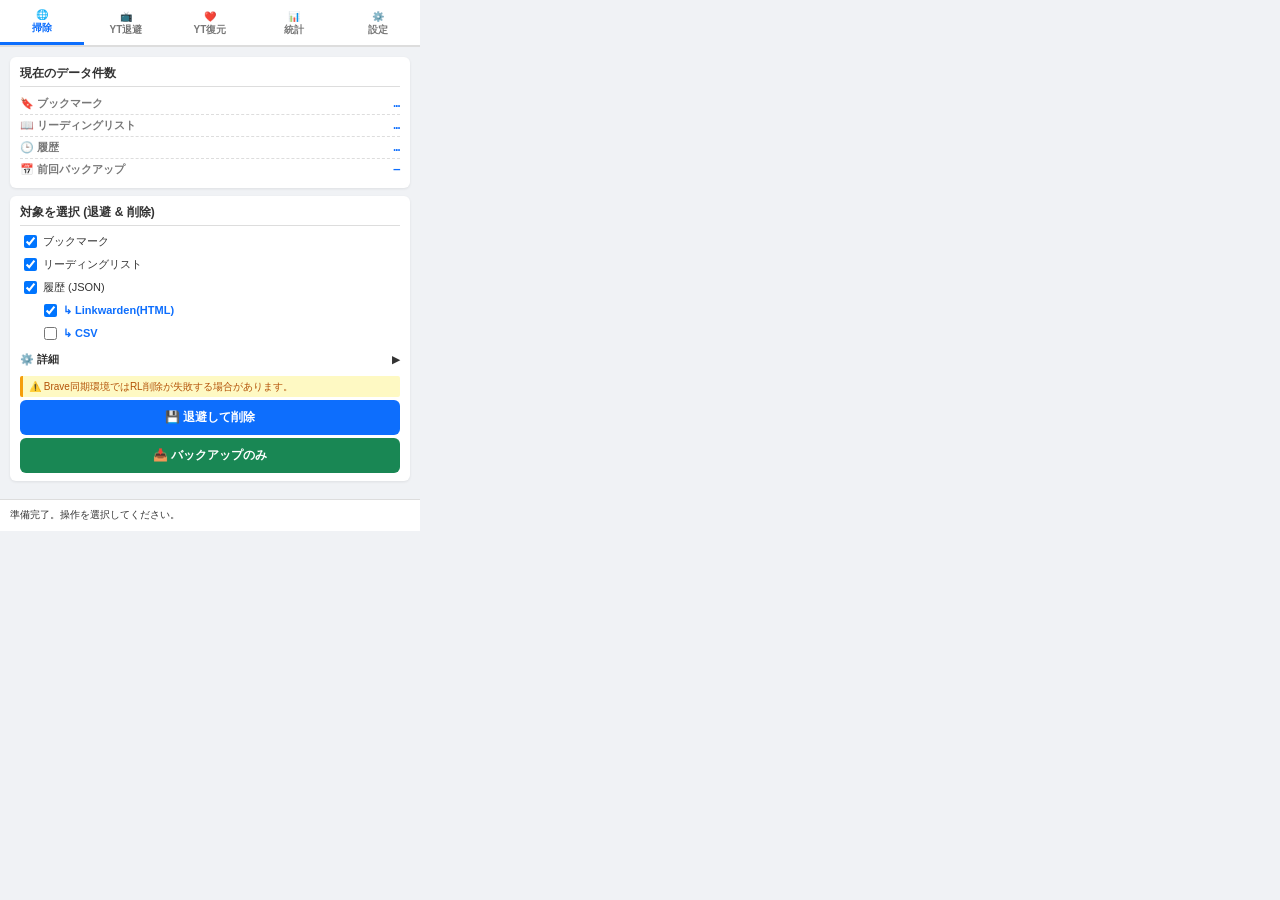
==== commit 47fb9833: "newlatest" ====
--- a/popup.html
+++ b/popup.html
@@ -14,32 +14,32 @@
       --bg: #f0f2f5;
       --card: #fff;
       --text: #333;
-      --text-sub: #777;
-      --border: #ddd;
-    }
-
-    @media (prefers-color-scheme: dark) {
+      --sub: #777;
+      --bdr: #ddd
+    }
+
+    @media(prefers-color-scheme:dark) {
       :root {
         --bg: #1a1a1a;
         --card: #2a2a2a;
         --text: #e0e0e0;
-        --text-sub: #999;
-        --border: #444;
+        --sub: #999;
+        --bdr: #444
       }
 
       .warn-note {
         color: #fbbf24;
-        background: #422006;
+        background: #422006
       }
 
       .info-note {
         color: #7dd3fc;
-        background: #082f49;
+        background: #082f49
       }
     }
 
     * {
-      box-sizing: border-box;
+      box-sizing: border-box
     }
 
     body {
@@ -47,17 +47,16 @@
       margin: 0;
       font-family: -apple-system, BlinkMacSystemFont, "Segoe UI", sans-serif;
       background: var(--bg);
-      color: var(--text);
-    }
-
-    /* タブ */
+      color: var(--text)
+    }
+
     .tabs {
       display: flex;
       background: var(--card);
-      border-bottom: 2px solid var(--border);
+      border-bottom: 2px solid var(--bdr);
       position: sticky;
       top: 0;
-      z-index: 10;
+      z-index: 10
     }
 
     .tab-btn {
@@ -68,48 +67,46 @@
       background: none;
       font-weight: bold;
       font-size: 10px;
-      color: var(--text-sub);
-      transition: 0.2s;
-      line-height: 1.3;
+      color: var(--sub);
+      transition: .2s;
+      line-height: 1.3
     }
 
     .tab-btn:hover {
-      background: rgba(128, 128, 128, 0.1);
-      color: var(--text);
+      background: rgba(128, 128, 128, .1);
+      color: var(--text)
     }
 
     .tab-btn.active {
       color: var(--blue);
       border-bottom: 3px solid var(--blue);
-      background: var(--card);
-    }
-
-    /* コンテンツ */
+      background: var(--card)
+    }
+
     .content {
       padding: 10px;
       display: none;
-      max-height: 540px;
-      overflow-y: auto;
+      max-height: 520px;
+      overflow-y: auto
     }
 
     .content.active {
-      display: block;
+      display: block
     }
 
     h2 {
       font-size: 12px;
-      margin: 0 0 6px 0;
-      border-bottom: 1px solid var(--border);
-      padding-bottom: 4px;
-      color: var(--text);
+      margin: 0 0 6px;
+      border-bottom: 1px solid var(--bdr);
+      padding-bottom: 4px
     }
 
     .panel {
       background: var(--card);
       padding: 8px 10px;
       border-radius: 6px;
-      box-shadow: 0 1px 3px rgba(0, 0, 0, 0.08);
-      margin-bottom: 8px;
+      box-shadow: 0 1px 3px rgba(0, 0, 0, .08);
+      margin-bottom: 8px
     }
 
     .stat-row {
@@ -118,27 +115,26 @@
       align-items: center;
       font-size: 11px;
       padding: 3px 0;
-      border-bottom: 1px dashed var(--border);
+      border-bottom: 1px dashed var(--bdr)
     }
 
     .stat-row:last-child {
-      border-bottom: none;
+      border-bottom: none
     }
 
     .stat-label {
       font-weight: bold;
-      color: var(--text-sub);
+      color: var(--sub)
     }
 
     .stat-value {
       font-family: monospace;
       color: var(--blue);
-      font-weight: bold;
-    }
-
-    /* チェックボックス */
+      font-weight: bold
+    }
+
     .chk-group {
-      margin: 5px 0;
+      margin: 5px 0
     }
 
     .chk-label {
@@ -147,7 +143,7 @@
       font-size: 11px;
       margin-bottom: 4px;
       cursor: pointer;
-      line-height: 1.4;
+      line-height: 1.4
     }
 
     .chk-label input {
@@ -155,16 +151,15 @@
       width: 13px;
       height: 13px;
       cursor: pointer;
-      flex-shrink: 0;
+      flex-shrink: 0
     }
 
     .sub-chk {
       margin-left: 20px;
       color: var(--blue);
-      font-weight: bold;
-    }
-
-    /* ボタン */
+      font-weight: bold
+    }
+
     .action-btn {
       width: 100%;
       padding: 9px;
@@ -173,93 +168,81 @@
       border-radius: 6px;
       font-weight: bold;
       font-size: 12px;
-      color: white;
-      transition: 0.2s;
-      margin-top: 3px;
+      color: #fff;
+      transition: .2s;
+      margin-top: 3px
     }
 
     .action-btn:hover:not(:disabled) {
-      opacity: 0.85;
-      transform: translateY(-1px);
+      opacity: .85;
+      transform: translateY(-1px)
     }
 
     .action-btn:disabled {
-      background-color: #bbb !important;
+      background: #bbb !important;
       cursor: not-allowed;
-      transform: none;
+      transform: none
     }
 
     .btn-blue {
-      background-color: var(--blue);
+      background: var(--blue)
     }
 
     .btn-red {
-      background-color: var(--red);
+      background: var(--red)
     }
 
     .btn-green {
-      background-color: var(--green);
+      background: var(--green)
     }
 
     .btn-orange {
-      background-color: var(--orange);
+      background: var(--orange)
     }
 
     .btn-purple {
-      background-color: var(--purple);
+      background: var(--purple)
     }
 
     .btn-teal {
-      background-color: var(--teal);
+      background: var(--teal)
     }
 
     .btn-row {
       display: flex;
       gap: 4px;
-      margin-top: 3px;
+      margin-top: 3px
     }
 
     .btn-row .action-btn {
-      margin-top: 0;
-    }
-
-    .mini-btn {
-      flex: 1;
-      padding: 5px 6px;
-      border: none;
-      border-radius: 4px;
-      font-size: 10px;
-      font-weight: bold;
-      cursor: pointer;
-      color: white;
-    }
-
-    /* ステータス */
+      margin-top: 0
+    }
+
     #status {
       padding: 8px 10px;
       font-size: 10px;
       color: var(--text);
       background: var(--card);
-      border-top: 1px solid var(--border);
+      border-top: 1px solid var(--bdr);
       white-space: pre-wrap;
       min-height: 32px;
       max-height: 80px;
       overflow-y: auto;
       font-family: monospace;
       position: sticky;
-      bottom: 0;
+      bottom: 0
     }
 
     .danger-text {
       color: var(--red);
-      font-weight: bold;
+      font-weight: bold
     }
 
     .note {
       font-size: 10px;
-      color: var(--text-sub);
+      color: var(--sub);
       margin-top: 3px;
-      line-height: 1.3;
+      line-height: 1.3
     }
 
     .warn-note {
@@ -270,7 +253,7 @@
       padding: 4px 6px;
       border-radius: 2px;
       margin-top: 5px;
-      line-height: 1.3;
+      line-height: 1.3
     }
 
     .info-note {
@@ -281,68 +264,65 @@
       padding: 4px 6px;
       border-radius: 2px;
       margin-top: 5px;
-      line-height: 1.3;
-    }
-
-    /* プログレス */
+      line-height: 1.3
+    }
+
     .progress-container {
       display: none;
-      margin: 6px 0;
+      margin: 6px 0
     }
 
     .progress-container.visible {
-      display: block;
+      display: block
     }
 
     .progress-bar {
       width: 100%;
       height: 6px;
-      background: rgba(128, 128, 128, 0.2);
+      background: rgba(128, 128, 128, .2);
       border-radius: 3px;
-      overflow: hidden;
+      overflow: hidden
     }
 
     .progress-fill {
       height: 100%;
       background: linear-gradient(90deg, var(--blue), var(--teal));
       border-radius: 3px;
-      transition: width 0.3s;
-      width: 0%;
+      transition: width .3s;
+      width: 0
     }
 
     .progress-text {
       font-size: 9px;
-      color: var(--text-sub);
+      color: var(--sub);
       margin-top: 2px;
-      text-align: center;
-    }
-
-    /* 設定行 */
+      text-align: center
+    }
+
     .settings-row {
       display: flex;
       align-items: center;
       justify-content: space-between;
       font-size: 11px;
-      padding: 2px 0;
+      padding: 2px 0
     }
 
     .settings-row label {
-      color: var(--text-sub);
-    }
-
-    .settings-row input[type="number"],
+      color: var(--sub)
+    }
+
+    .settings-row input[type=number],
     .settings-row select {
       width: 70px;
       padding: 2px 4px;
-      border: 1px solid var(--border);
+      border: 1px solid var(--bdr);
       border-radius: 3px;
       font-size: 11px;
       background: var(--card);
       color: var(--text);
-      text-align: center;
-    }
-
-    /* アコーディオン */
+      text-align: center
+    }
+
     .accordion-header {
       cursor: pointer;
       user-select: none;
@@ -351,123 +331,51 @@
       align-items: center;
       padding: 4px 0;
       font-weight: bold;
-      font-size: 11px;
+      font-size: 11px
     }
 
     .accordion-content {
       display: none;
-      padding-top: 4px;
+      padding-top: 4px
     }
 
     .accordion-content.open {
-      display: block;
+      display: block
     }
 
     .accordion-icon {
-      transition: transform 0.2s;
-      font-size: 10px;
+      transition: transform .2s;
+      font-size: 10px
     }
 
     .accordion-icon.open {
-      transform: rotate(90deg);
-    }
-
-    /* タブ管理 */
-    .tab-item {
-      display: flex;
-      align-items: center;
-      padding: 4px 0;
-      border-bottom: 1px solid var(--border);
-      font-size: 11px;
-      gap: 6px;
-    }
-
-    .tab-item:last-child {
-      border-bottom: none;
-    }
-
-    .tab-item input[type="checkbox"] {
-      flex-shrink: 0;
-    }
-
-    .tab-item-title {
-      flex: 1;
-      overflow: hidden;
-      text-overflow: ellipsis;
-      white-space: nowrap;
-      cursor: pointer;
-    }
-
-    .tab-item-title:hover {
+      transform: rotate(90deg)
+    }
+
+    .stat-card {
+      display: grid;
+      grid-template-columns: 1fr 1fr;
+      gap: 8px;
+      margin-top: 6px
+    }
+
+    .stat-item {
+      background: rgba(13, 110, 253, .08);
+      padding: 8px;
+      border-radius: 4px;
+      text-align: center
+    }
+
+    .stat-num {
+      font-size: 18px;
+      font-weight: bold;
       color: var(--blue);
-    }
-
-    .tab-item-close {
-      cursor: pointer;
-      color: #999;
-      font-size: 13px;
-      flex-shrink: 0;
-    }
-
-    .tab-item-close:hover {
-      color: var(--red);
-    }
-
-    /* 分析 */
-    .analysis-bar {
-      display: flex;
-      align-items: center;
-      gap: 6px;
-      margin: 2px 0;
-      font-size: 10px;
-    }
-
-    .analysis-bar-name {
-      width: 120px;
-      overflow: hidden;
-      text-overflow: ellipsis;
-      white-space: nowrap;
-    }
-
-    .analysis-bar-track {
-      flex: 1;
-      height: 12px;
-      background: rgba(128, 128, 128, 0.15);
-      border-radius: 2px;
-      overflow: hidden;
-    }
-
-    .analysis-bar-fill {
-      height: 100%;
-      border-radius: 2px;
-      transition: width 0.3s;
-    }
-
-    .analysis-bar-count {
-      width: 40px;
-      text-align: right;
-      font-family: monospace;
-      font-size: 10px;
-      color: var(--text-sub);
-    }
-
-    .result-list {
-      max-height: 150px;
-      overflow-y: auto;
-      font-size: 10px;
-      margin-top: 5px;
-    }
-
-    .result-item {
-      padding: 3px 0;
-      border-bottom: 1px solid var(--border);
-      display: flex;
-      gap: 4px;
-      align-items: center;
-    }
-
-    .result-item:last-child {
-      border-bottom: none;
+      display: block
+    }
+
+    .stat-desc {
+      font-size: 10px;
+      color: var(--sub)
     }
 
     textarea {
@@ -475,84 +383,26 @@
       box-sizing: border-box;
       background: var(--card);
       color: var(--text);
-      border: 1px solid var(--border);
+      border: 1px solid var(--bdr);
       border-radius: 4px;
       padding: 5px;
       font-size: 10px;
-      resize: vertical;
-    }
-
-    /* セッションリスト */
-    .session-item {
-      display: flex;
-      justify-content: space-between;
-      align-items: center;
-      padding: 5px 0;
-      border-bottom: 1px solid var(--border);
-      font-size: 11px;
-    }
-
-    .session-item:last-child {
-      border-bottom: none;
-    }
-
-    .session-info {
-      flex: 1;
-    }
-
-    .session-name {
-      font-weight: bold;
-    }
-
-    .session-meta {
-      font-size: 10px;
-      color: var(--text-sub);
-    }
-
-    .session-actions {
-      display: flex;
-      gap: 3px;
-    }
-
-    .session-actions button {
-      padding: 3px 6px;
-      border: none;
-      border-radius: 3px;
-      font-size: 10px;
-      cursor: pointer;
-      color: white;
-    }
-
-    /* 暗号化 */
-    .enc-row {
-      display: flex;
-      gap: 4px;
-      margin-top: 4px;
-    }
-
-    .enc-row input {
-      flex: 1;
-      padding: 4px 6px;
-      border: 1px solid var(--border);
-      border-radius: 3px;
-      font-size: 11px;
-      background: var(--card);
-      color: var(--text);
+      resize: vertical
     }
   </style>
 </head>
 
 <body>
+
   <div class="tabs">
-    <button id="tab-1" class="tab-btn active">🌐<br>ブラウザ</button>
+    <button id="tab-1" class="tab-btn active">🌐<br>掃除</button>
     <button id="tab-2" class="tab-btn">📺<br>YT退避</button>
     <button id="tab-3" class="tab-btn">❤️<br>YT復元</button>
-    <button id="tab-4" class="tab-btn">📑<br>タブ</button>
-    <button id="tab-5" class="tab-btn">📊<br>分析</button>
-    <button id="tab-6" class="tab-btn">⚙️<br>設定</button>
+    <button id="tab-4" class="tab-btn">📊<br>統計</button>
+    <button id="tab-5" class="tab-btn">⚙️<br>設定</button>
   </div>
 
-  <!-- ═══════ タブ1: ブラウザ掃除 ═══════ -->
+  <!-- ═══ タブ1: ブラウザ掃除 ═══ -->
   <div id="view-1" class="content active">
     <div class="panel">
       <h2>現在のデータ件数</h2>
@@ -563,7 +413,6 @@
       <div class="stat-row"><span class="stat-label">📅 前回バックアップ</span><span class="stat-value"
           id="last-backup">—</span></div>
     </div>
-
     <div class="panel">
       <h2>対象を選択 (退避 &amp; 削除)</h2>
       <div class="chk-group">
@@ -577,18 +426,13 @@
       </div>
       <div class="accordion-content" id="acc-b1-content">
         <div class="settings-row"><label>確認ダイアログ:</label><input type="checkbox" id="chk-save-as" checked></div>
-        <div class="settings-row"><label>ドライラン:</label><input type="checkbox" id="chk-dry-run"></div>
-        <div class="settings-row"><label>差分バックアップ:</label><input type="checkbox" id="chk-diff"></div>
         <div class="settings-row"><label>履歴取得上限:</label>
           <select id="hs-limit">
             <option value="10000">1万</option>
             <option value="50000">5万</option>
             <option value="100000" selected>10万</option>
-            <option value="500000">50万</option>
           </select>
         </div>
-        <div class="settings-row"><label>暗号化パスワード:</label></div>
-        <div class="enc-row"><input type="password" id="enc-password" placeholder="空=暗号化なし"></div>
       </div>
       <div class="warn-note">⚠️ Brave同期環境ではRL削除が失敗する場合があります。</div>
       <div class="progress-container" id="prog-browser">
@@ -598,32 +442,18 @@
         <div class="progress-text" id="prog-browser-text"></div>
       </div>
       <button id="btn-browser-run" class="action-btn btn-blue">💾 退避して削除</button>
-      <div class="btn-row">
-        <button id="btn-browser-backup-only" class="action-btn btn-green">📥 バックアップのみ</button>
-      </div>
-    </div>
-
-    <div class="panel">
-      <h2>🔄 バックアップ復元</h2>
-      <p class="note">HTML形式のブックマークファイルから復元します。</p>
-      <input type="file" id="file-restore-bm" accept=".html,.htm" style="font-size:11px; width:100%; margin:4px 0;">
-      <div class="settings-row"><label>復元先フォルダ名:</label><input type="text" id="restore-folder-name" value=""
-          placeholder="(空=ルート直下)"
-          style="width:140px;font-size:11px;padding:2px 4px;border:1px solid var(--border);border-radius:3px;background:var(--card);color:var(--text);">
-      </div>
-      <button id="btn-restore-bm" class="action-btn btn-purple">📂 ブックマークを復元</button>
+      <div class="btn-row"><button id="btn-browser-backup-only" class="action-btn btn-green">📥 バックアップのみ</button></div>
     </div>
   </div>
 
-  <!-- ═══════ タブ2: YouTube退避 ═══════ -->
+  <!-- ═══ タブ2: YouTube退避 ═══ -->
   <div id="view-2" class="content">
     <div class="panel">
-      <h2>1. 高評価リストのバックアップ</h2>
+      <h2>高評価リストのバックアップ</h2>
       <p class="note">YouTube「高く評価した動画」を開いて実行。<br>URL: youtube.com/playlist?list=LL</p>
       <div class="chk-group">
         <label class="chk-label"><input type="checkbox" id="yt-chk-json" checked> 📄 JSON</label>
         <label class="chk-label sub-chk"><input type="checkbox" id="yt-chk-lw" checked> ↳ Linkwarden(HTML)</label>
-        <label class="chk-label sub-chk"><input type="checkbox" id="yt-chk-csv"> ↳ CSV</label>
         <label class="chk-label"><input type="checkbox" id="yt-chk-pl" checked> 📁 PLにコピー</label>
       </div>
       <div class="accordion-header" id="acc-y1"><span>⚙️ 詳細</span><span class="accordion-icon" id="acc-y1-icon">▶</span>
@@ -633,48 +463,25 @@
             max="2000" step="50"></div>
         <div class="settings-row"><label>バッチ:</label><input type="number" id="yt-batch" value="50" min="1" max="200">
         </div>
-        <div class="settings-row"><label>並列:</label><input type="number" id="yt-parallel" value="1" min="1" max="5">
-        </div>
         <div class="settings-row"><label>スクロール上限:</label><input type="number" id="yt-scroll-max" value="300" min="10"
             max="1000"></div>
       </div>
     </div>
-
-    <div class="panel" style="border: 2px solid #ffcccc;">
-      <h2>2. 【危険】過去動画の遡り</h2>
+    <div class="panel" style="border:2px solid #ffcccc;">
+      <h2>【危険】高評価取り消し</h2>
       <div class="chk-group"><label class="chk-label"><input type="checkbox" id="yt-chk-del"><span
             class="danger-text">高評価を取り消す</span></label></div>
       <p class="note">5000件制限で隠れた古い動画が出現します。</p>
     </div>
-
-    <div class="panel">
-      <h2>3. 📺 購読チャンネル退避 <span
-          style="font-size:9px;background:var(--blue);color:white;padding:1px 4px;border-radius:8px;">NEW</span></h2>
-      <p class="note">YouTube「チャンネル登録」ページを開いて実行。<br>URL: youtube.com/feed/channels</p>
-      <div class="chk-group">
-        <label class="chk-label"><input type="checkbox" id="yt-chk-sub-json" checked> JSON保存</label>
-        <label class="chk-label"><input type="checkbox" id="yt-chk-sub-csv"> CSV保存</label>
-      </div>
-      <button id="btn-yt-sub-export" class="action-btn btn-teal">📺 購読チャンネルを退避</button>
-    </div>
-
-    <button id="btn-yt-run" class="action-btn btn-red">🚀 高評価バックアップ実行</button>
-    <div class="control-btns" id="yt-controls">
-      <button class="mini-btn btn-orange" id="btn-yt-pause">⏸ 一時停止</button>
-      <button class="mini-btn btn-red" id="btn-yt-cancel">⏹ 中止</button>
-    </div>
+    <button id="btn-yt-run" class="action-btn btn-red">🚀 実行</button>
   </div>
 
-  <!-- ═══════ タブ3: YouTube復元 ═══════ -->
+  <!-- ═══ タブ3: YouTube復元 ═══ -->
   <div id="view-3" class="content">
     <div class="panel">
       <h2>JSONから「高評価」を復元</h2>
       <p class="note">保存したJSONを読み込み、再Likeします。</p>
-      <input type="file" id="yt-file-restore" accept=".json" style="margin:8px 0; width:100%; font-size:11px;">
-      <div class="chk-group">
-        <label class="chk-label"><input type="checkbox" id="yt-restore-dedup" checked> 重複除去</label>
-        <label class="chk-label"><input type="checkbox" id="yt-restore-resume" checked> 失敗分から再開</label>
-      </div>
+      <input type="file" id="yt-file-restore" accept=".json" style="margin:8px 0;width:100%;font-size:11px;">
       <div class="accordion-header" id="acc-y2"><span>⚙️ 詳細</span><span class="accordion-icon" id="acc-y2-icon">▶</span>
       </div>
       <div class="accordion-content" id="acc-y2-content">
@@ -689,95 +496,42 @@
     </div>
   </div>
 
-  <!-- ═══════ タブ4: タブ管理 ═══════ -->
+  <!-- ═══ タブ4: 統計 ═══ -->
   <div id="view-4" class="content">
     <div class="panel">
-      <h2>📑 現在のタブ (<span id="tab-count">0</span>個)</h2>
-      <div style="max-height:200px;overflow-y:auto;" id="tab-list"></div>
-      <div class="btn-row" style="margin-top:6px;">
-        <button class="mini-btn btn-blue" id="btn-tab-select-all">全選択</button>
-        <button class="mini-btn btn-orange" id="btn-tab-deselect">全解除</button>
-      </div>
-    </div>
-
-    <div class="panel">
-      <h2>クイック操作</h2>
-      <div class="btn-row">
-        <button class="mini-btn btn-red" id="btn-tab-close-selected">選択を閉じる</button>
-        <button class="mini-btn btn-purple" id="btn-tab-close-dup">重複を閉じる</button>
-      </div>
-      <div class="btn-row">
-        <button class="mini-btn btn-teal" id="btn-tab-close-other">他のタブを閉じる</button>
-        <button class="mini-btn btn-orange" id="btn-tab-close-left">左側を閉じる</button>
-      </div>
-      <div class="settings-row" style="margin-top:4px;">
-        <label>ドメインで閉じる:</label>
-        <select id="tab-domain-select" style="flex:1;margin-left:6px;"></select>
-      </div>
-      <button class="mini-btn btn-red" id="btn-tab-close-domain" style="width:100%;margin-top:3px;">指定ドメインを閉じる</button>
-    </div>
-
-    <div class="panel">
-      <h2>💾 セッション管理</h2>
-      <div class="btn-row">
-        <button class="mini-btn btn-blue" id="btn-tab-save-session">現在を保存</button>
-        <button class="mini-btn btn-teal" id="btn-tab-save-sel">選択を保存</button>
-      </div>
-      <div style="max-height:160px;overflow-y:auto;margin-top:6px;" id="session-list"></div>
-    </div>
+      <h2>📊 処理統計</h2>
+      <div class="stat-card">
+        <div class="stat-item"><span class="stat-num" id="stat-bm-total">0</span><span class="stat-desc">BM退避</span>
+        </div>
+        <div class="stat-item"><span class="stat-num" id="stat-hs-total">0</span><span class="stat-desc">履歴退避</span>
+        </div>
+        <div class="stat-item"><span class="stat-num" id="stat-yt-backup">0</span><span class="stat-desc">YT退避</span>
+        </div>
+        <div class="stat-item"><span class="stat-num" id="stat-yt-restore">0</span><span class="stat-desc">YT復元</span>
+        </div>
+        <div class="stat-item"><span class="stat-num" id="stat-url-cleaned">0</span><span class="stat-desc">URL浄化</span>
+        </div>
+        <div class="stat-item"><span class="stat-num" id="stat-runs">0</span><span class="stat-desc">総実行</span></div>
+      </div>
+    </div>
+    <div class="panel">
+      <h2>🕘 実行履歴</h2>
+      <div id="history-list" style="font-size:11px;max-height:200px;overflow-y:auto;">
+        <p class="note">なし</p>
+      </div>
+    </div>
+    <button id="btn-stats-reset" class="action-btn btn-red">🗑️ 統計リセット</button>
   </div>
 
-  <!-- ═══════ タブ5: 分析 ═══════ -->
+  <!-- ═══ タブ5: 設定 ═══ -->
   <div id="view-5" class="content">
     <div class="panel">
-      <h2>📊 ブックマーク分析</h2>
-      <button id="btn-analyze" class="action-btn btn-blue">🔍 分析を実行</button>
-      <div class="stat-card" style="display:none;" id="analysis-cards">
-        <div class="stat-item"><span class="stat-num" id="an-total">0</span><span class="stat-desc">合計</span></div>
-        <div class="stat-item"><span class="stat-num" id="an-dup">0</span><span class="stat-desc">重複</span></div>
-        <div class="stat-item"><span class="stat-num" id="an-domains">0</span><span class="stat-desc">ドメイン数</span></div>
-        <div class="stat-item"><span class="stat-num" id="an-folders">0</span><span class="stat-desc">フォルダ数</span></div>
-      </div>
-      <div id="analysis-top-domains" style="margin-top:6px;"></div>
-    </div>
-
-    <div class="panel">
-      <h2>🔍 リンクチェック</h2>
-      <p class="note">全ブックマークの死リンクを検出します（数分かかる場合があります）。</p>
-      <div class="settings-row"><label>並列数:</label><input type="number" id="link-check-parallel" value="5" min="1"
-          max="20"></div>
-      <button id="btn-link-check" class="action-btn btn-orange">🔗 リンクチェック開始</button>
-      <div class="progress-container" id="prog-link">
-        <div class="progress-bar">
-          <div class="progress-fill" id="prog-link-fill"></div>
-        </div>
-        <div class="progress-text" id="prog-link-text"></div>
-      </div>
-      <div id="link-results" class="result-list" style="display:none;"></div>
-      <button id="btn-link-delete-dead" class="action-btn btn-red" style="display:none; margin-top:4px;">🗑️
-        死リンクを一括削除</button>
-    </div>
-
-    <div class="panel">
-      <h2>📂 重複ブックマーク除去</h2>
-      <button id="btn-dedup" class="action-btn btn-purple">🔍 重複を検出</button>
-      <div id="dedup-results" class="result-list" style="display:none;"></div>
-      <button id="btn-dedup-remove" class="action-btn btn-red" style="display:none; margin-top:4px;">🗑️
-        重複を一括削除</button>
-    </div>
-  </div>
-
-  <!-- ═══════ タブ6: 設定 ═══════ -->
-  <div id="view-6" class="content">
-    <div class="panel">
       <h2>🔔 通知</h2>
-      <div class="chk-group">
-        <label class="chk-label"><input type="checkbox" id="cfg-notify" checked> 完了通知</label>
-      </div>
+      <label class="chk-label"><input type="checkbox" id="cfg-notify" checked> 完了通知</label>
     </div>
     <div class="panel">
       <h2>⏰ スケジュール</h2>
-      <div class="chk-group"><label class="chk-label"><input type="checkbox" id="cfg-schedule"> 定期バックアップ</label></div>
+      <label class="chk-label"><input type="checkbox" id="cfg-schedule"> 定期バックアップ</label>
       <div class="settings-row"><label>頻度:</label><select id="cfg-schedule-freq">
           <option value="1440">毎日</option>
           <option value="10080" selected>毎週</option>
@@ -787,27 +541,18 @@
     <div class="panel">
       <h2>🧹 URLクリーナー</h2>
       <div class="stat-row"><span class="stat-label">今日</span><span class="stat-value" id="url-today">0</span></div>
-      <div class="chk-group">
-        <label class="chk-label"><input type="checkbox" id="cfg-url-enabled" checked> 有効</label>
-        <label class="chk-label"><input type="checkbox" id="cfg-url-log"> ログ</label>
-      </div>
+      <label class="chk-label"><input type="checkbox" id="cfg-url-enabled" checked> 有効</label>
+      <label class="chk-label"><input type="checkbox" id="cfg-url-log"> ログ</label>
       <div class="settings-row"><label>除外ドメイン(改行区切り):</label></div>
       <textarea id="cfg-url-exclude" rows="2" placeholder="example.com"></textarea>
     </div>
     <div class="panel">
-      <h2>⌨️ ショートカット</h2>
-      <div class="stat-row"><span class="stat-label">Alt+Shift+B</span><span class="stat-label">クイックバックアップ</span></div>
-      <div class="stat-row"><span class="stat-label">Alt+Shift+T</span><span class="stat-label">タブを保存</span></div>
-      <p class="note">Chromeのchrome://extensions/shortcuts で変更可能</p>
-    </div>
-    <div class="panel">
       <h2>💾 データ管理</h2>
       <div class="btn-row">
-        <button id="btn-export-settings" class="action-btn btn-blue">📤 設定エクスポート</button>
-        <button id="btn-import-settings" class="action-btn btn-green">📥 設定インポート</button>
+        <button id="btn-export-settings" class="action-btn btn-blue">📤 エクスポート</button>
+        <button id="btn-import-settings" class="action-btn btn-green">📥 インポート</button>
       </div>
       <input type="file" id="import-settings-file" accept=".json" style="display:none;">
-      <button id="btn-stats-reset" class="action-btn btn-red" style="margin-top:4px;">🗑️ 全データリセット</button>
     </div>
   </div>
 
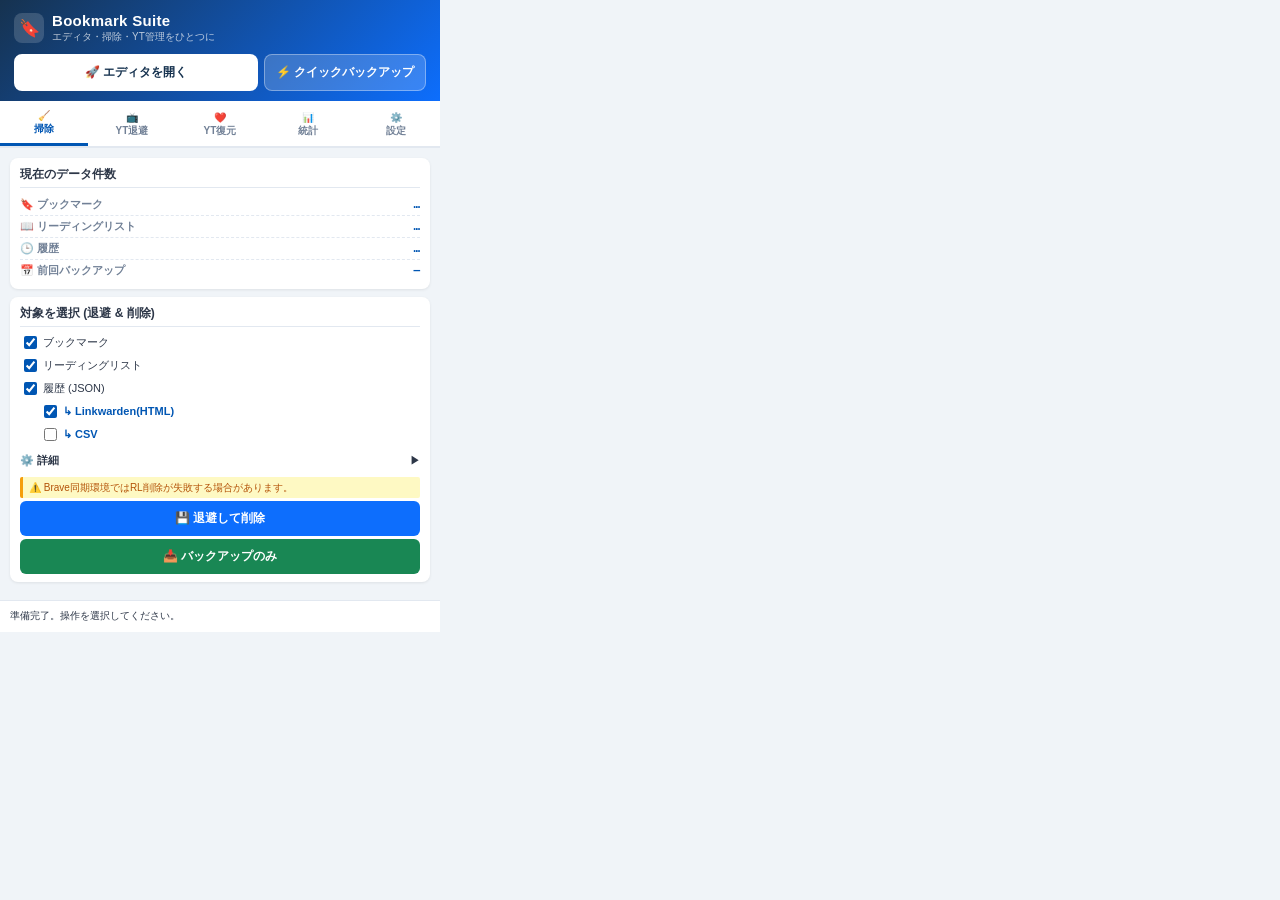
==== commit 117654b2: "yes" ====
--- a/popup.html
+++ b/popup.html
@@ -1,563 +1,803 @@
 <!DOCTYPE html>
-<html>
+<html lang="ja">
 
 <head>
-  <meta charset="UTF-8">
-  <style>
-    :root {
-      --blue: #0d6efd;
-      --red: #dc3545;
-      --green: #198754;
-      --purple: #6f42c1;
-      --teal: #0d9488;
-      --orange: #f59e0b;
-      --bg: #f0f2f5;
-      --card: #fff;
-      --text: #333;
-      --sub: #777;
-      --bdr: #ddd
-    }
-
-    @media(prefers-color-scheme:dark) {
-      :root {
-        --bg: #1a1a1a;
-        --card: #2a2a2a;
-        --text: #e0e0e0;
-        --sub: #999;
-        --bdr: #444
-      }
-
-      .warn-note {
-        color: #fbbf24;
-        background: #422006
-      }
-
-      .info-note {
-        color: #7dd3fc;
-        background: #082f49
-      }
-    }
-
-    * {
-      box-sizing: border-box
-    }
-
-    body {
-      width: 420px;
-      margin: 0;
-      font-family: -apple-system, BlinkMacSystemFont, "Segoe UI", sans-serif;
-      background: var(--bg);
-      color: var(--text)
-    }
-
-    .tabs {
-      display: flex;
-      background: var(--card);
-      border-bottom: 2px solid var(--bdr);
-      position: sticky;
-      top: 0;
-      z-index: 10
-    }
-
-    .tab-btn {
-      flex: 1;
-      padding: 8px 2px;
-      cursor: pointer;
-      border: none;
-      background: none;
-      font-weight: bold;
-      font-size: 10px;
-      color: var(--sub);
-      transition: .2s;
-      line-height: 1.3
-    }
-
-    .tab-btn:hover {
-      background: rgba(128, 128, 128, .1);
-      color: var(--text)
-    }
-
-    .tab-btn.active {
-      color: var(--blue);
-      border-bottom: 3px solid var(--blue);
-      background: var(--card)
-    }
-
-    .content {
-      padding: 10px;
-      display: none;
-      max-height: 520px;
-      overflow-y: auto
-    }
-
-    .content.active {
-      display: block
-    }
-
-    h2 {
-      font-size: 12px;
-      margin: 0 0 6px;
-      border-bottom: 1px solid var(--bdr);
-      padding-bottom: 4px
-    }
-
-    .panel {
-      background: var(--card);
-      padding: 8px 10px;
-      border-radius: 6px;
-      box-shadow: 0 1px 3px rgba(0, 0, 0, .08);
-      margin-bottom: 8px
-    }
-
-    .stat-row {
-      display: flex;
-      justify-content: space-between;
-      align-items: center;
-      font-size: 11px;
-      padding: 3px 0;
-      border-bottom: 1px dashed var(--bdr)
-    }
-
-    .stat-row:last-child {
-      border-bottom: none
-    }
-
-    .stat-label {
-      font-weight: bold;
-      color: var(--sub)
-    }
-
-    .stat-value {
-      font-family: monospace;
-      color: var(--blue);
-      font-weight: bold
-    }
-
-    .chk-group {
-      margin: 5px 0
-    }
-
-    .chk-label {
-      display: flex;
-      align-items: center;
-      font-size: 11px;
-      margin-bottom: 4px;
-      cursor: pointer;
-      line-height: 1.4
-    }
-
-    .chk-label input {
-      margin-right: 6px;
-      width: 13px;
-      height: 13px;
-      cursor: pointer;
-      flex-shrink: 0
-    }
-
-    .sub-chk {
-      margin-left: 20px;
-      color: var(--blue);
-      font-weight: bold
-    }
-
-    .action-btn {
-      width: 100%;
-      padding: 9px;
-      cursor: pointer;
-      border: none;
-      border-radius: 6px;
-      font-weight: bold;
-      font-size: 12px;
-      color: #fff;
-      transition: .2s;
-      margin-top: 3px
-    }
-
-    .action-btn:hover:not(:disabled) {
-      opacity: .85;
-      transform: translateY(-1px)
-    }
-
-    .action-btn:disabled {
-      background: #bbb !important;
-      cursor: not-allowed;
-      transform: none
-    }
-
-    .btn-blue {
-      background: var(--blue)
-    }
-
-    .btn-red {
-      background: var(--red)
-    }
-
-    .btn-green {
-      background: var(--green)
-    }
-
-    .btn-orange {
-      background: var(--orange)
-    }
-
-    .btn-purple {
-      background: var(--purple)
-    }
-
-    .btn-teal {
-      background: var(--teal)
-    }
-
-    .btn-row {
-      display: flex;
-      gap: 4px;
-      margin-top: 3px
-    }
-
-    .btn-row .action-btn {
-      margin-top: 0
-    }
-
-    #status {
-      padding: 8px 10px;
-      font-size: 10px;
-      color: var(--text);
-      background: var(--card);
-      border-top: 1px solid var(--bdr);
-      white-space: pre-wrap;
-      min-height: 32px;
-      max-height: 80px;
-      overflow-y: auto;
-      font-family: monospace;
-      position: sticky;
-      bottom: 0
-    }
-
-    .danger-text {
-      color: var(--red);
-      font-weight: bold
-    }
-
-    .note {
-      font-size: 10px;
-      color: var(--sub);
-      margin-top: 3px;
-      line-height: 1.3
-    }
-
-    .warn-note {
-      font-size: 10px;
-      color: #b45309;
-      background: #fef9c3;
-      border-left: 3px solid #f59e0b;
-      padding: 4px 6px;
-      border-radius: 2px;
-      margin-top: 5px;
-      line-height: 1.3
-    }
-
-    .info-note {
-      font-size: 10px;
-      color: #0369a1;
-      background: #e0f2fe;
-      border-left: 3px solid #0ea5e9;
-      padding: 4px 6px;
-      border-radius: 2px;
-      margin-top: 5px;
-      line-height: 1.3
-    }
-
-    .progress-container {
-      display: none;
-      margin: 6px 0
-    }
-
-    .progress-container.visible {
-      display: block
-    }
-
-    .progress-bar {
-      width: 100%;
-      height: 6px;
-      background: rgba(128, 128, 128, .2);
-      border-radius: 3px;
-      overflow: hidden
-    }
-
-    .progress-fill {
-      height: 100%;
-      background: linear-gradient(90deg, var(--blue), var(--teal));
-      border-radius: 3px;
-      transition: width .3s;
-      width: 0
-    }
-
-    .progress-text {
-      font-size: 9px;
-      color: var(--sub);
-      margin-top: 2px;
-      text-align: center
-    }
-
-    .settings-row {
-      display: flex;
-      align-items: center;
-      justify-content: space-between;
-      font-size: 11px;
-      padding: 2px 0
-    }
-
-    .settings-row label {
-      color: var(--sub)
-    }
-
-    .settings-row input[type=number],
-    .settings-row select {
-      width: 70px;
-      padding: 2px 4px;
-      border: 1px solid var(--bdr);
-      border-radius: 3px;
-      font-size: 11px;
-      background: var(--card);
-      color: var(--text);
-      text-align: center
-    }
-
-    .accordion-header {
-      cursor: pointer;
-      user-select: none;
-      display: flex;
-      justify-content: space-between;
-      align-items: center;
-      padding: 4px 0;
-      font-weight: bold;
-      font-size: 11px
-    }
-
-    .accordion-content {
-      display: none;
-      padding-top: 4px
-    }
-
-    .accordion-content.open {
-      display: block
-    }
-
-    .accordion-icon {
-      transition: transform .2s;
-      font-size: 10px
-    }
-
-    .accordion-icon.open {
-      transform: rotate(90deg)
-    }
-
-    .stat-card {
-      display: grid;
-      grid-template-columns: 1fr 1fr;
-      gap: 8px;
-      margin-top: 6px
-    }
-
-    .stat-item {
-      background: rgba(13, 110, 253, .08);
-      padding: 8px;
-      border-radius: 4px;
-      text-align: center
-    }
-
-    .stat-num {
-      font-size: 18px;
-      font-weight: bold;
-      color: var(--blue);
-      display: block
-    }
-
-    .stat-desc {
-      font-size: 10px;
-      color: var(--sub)
-    }
-
-    textarea {
-      width: 100%;
-      box-sizing: border-box;
-      background: var(--card);
-      color: var(--text);
-      border: 1px solid var(--bdr);
-      border-radius: 4px;
-      padding: 5px;
-      font-size: 10px;
-      resize: vertical
-    }
-  </style>
+    <meta charset="UTF-8">
+    <meta name="color-scheme" content="light dark">
+    <style>
+        :root {
+            color-scheme: light;
+
+            --accent: #0056b3;
+            --accent-hover: #00438a;
+            --accent-bg: #ebf8ff;
+            --blue: #0d6efd;
+            --red: #dc3545;
+            --green: #198754;
+            --purple: #6f42c1;
+            --teal: #0d9488;
+            --orange: #f59e0b;
+            --bg: #f0f4f8;
+            --card: #ffffff;
+            --hover: #f7fafc;
+            --text: #2d3748;
+            --sub: #718096;
+            --bdr: #e2e8f0;
+            --header-a: #16324f;
+            --header-b: #0d6efd;
+        }
+
+        @media (prefers-color-scheme: dark) {
+            :root {
+                color-scheme: dark;
+
+                --accent: #60a5fa;
+                --accent-hover: #93c5fd;
+                --accent-bg: #1e3a5f;
+                --bg: #0f172a;
+                --card: #1e293b;
+                --hover: #293548;
+                --text: #e2e8f0;
+                --sub: #94a3b8;
+                --bdr: #334155;
+                --header-a: #0c1a2e;
+                --header-b: #1d4ed8;
+            }
+
+            .warn-note {
+                color: #fbbf24;
+                background: #422006;
+            }
+
+            .info-note {
+                color: #7dd3fc;
+                background: #082f49;
+            }
+        }
+
+        * {
+            box-sizing: border-box;
+        }
+
+        body {
+            width: 440px;
+            margin: 0;
+            font-family:
+                -apple-system,
+                BlinkMacSystemFont,
+                "Segoe UI",
+                Roboto,
+                "Noto Sans JP",
+                sans-serif;
+            background: var(--bg);
+            color: var(--text);
+            font-size: 13px;
+        }
+
+        /* ── suite header ─────────────────────────────────────── */
+        #suite-header {
+            padding: 12px 14px 10px;
+            background: linear-gradient(135deg, var(--header-a), var(--header-b));
+            color: #ffffff;
+        }
+
+        .sh-row {
+            display: flex;
+            align-items: center;
+            gap: 8px;
+        }
+
+        .sh-logo {
+            display: flex;
+            flex-shrink: 0;
+            align-items: center;
+            justify-content: center;
+
+            width: 30px;
+            height: 30px;
+
+            background: rgba(255, 255, 255, 0.16);
+            border-radius: 8px;
+
+            font-size: 17px;
+        }
+
+        .sh-title {
+            font-size: 15px;
+            font-weight: 700;
+            letter-spacing: 0.02em;
+        }
+
+        .sh-sub {
+            margin-top: 1px;
+            color: rgba(255, 255, 255, 0.72);
+            font-size: 10px;
+        }
+
+        .sh-actions {
+            display: flex;
+            margin-top: 10px;
+            gap: 6px;
+        }
+
+        .sh-btn {
+            flex: 1;
+            padding: 9px 10px;
+
+            border: 0;
+            border-radius: 8px;
+
+            font-size: 12px;
+            font-weight: 700;
+
+            cursor: pointer;
+            transition: 0.15s;
+        }
+
+        .sh-btn:hover:not(:disabled) {
+            filter: brightness(1.08);
+            transform: translateY(-1px);
+        }
+
+        .sh-btn:disabled {
+            opacity: 0.55;
+            cursor: not-allowed;
+        }
+
+        #btn-open-editor {
+            flex: 1.6;
+            background: #ffffff;
+            color: var(--header-a);
+        }
+
+        #btn-quick-backup {
+            background: rgba(255, 255, 255, 0.18);
+            color: #ffffff;
+            border: 1px solid rgba(255, 255, 255, 0.35);
+        }
+
+        /* ── tabs ─────────────────────────────────────────────── */
+        .tabs {
+            position: sticky;
+            top: 0;
+            z-index: 10;
+
+            display: flex;
+
+            background: var(--card);
+            border-bottom: 2px solid var(--bdr);
+        }
+
+        .tab-btn {
+            flex: 1;
+            padding: 8px 2px;
+
+            border: none;
+
+            background: none;
+            color: var(--sub);
+
+            font-weight: bold;
+            font-size: 10px;
+            line-height: 1.3;
+
+            cursor: pointer;
+            transition: 0.2s;
+        }
+
+        .tab-btn:hover {
+            background: var(--hover);
+            color: var(--text);
+        }
+
+        .tab-btn.active {
+            background: var(--card);
+            color: var(--accent);
+            border-bottom: 3px solid var(--accent);
+        }
+
+        .content {
+            display: none;
+            padding: 10px;
+            max-height: 500px;
+            overflow-y: auto;
+        }
+
+        .content.active {
+            display: block;
+        }
+
+        h2 {
+            margin: 0 0 6px;
+            padding-bottom: 4px;
+
+            border-bottom: 1px solid var(--bdr);
+
+            font-size: 12px;
+        }
+
+        .panel {
+            margin-bottom: 8px;
+            padding: 8px 10px;
+
+            background: var(--card);
+            border-radius: 8px;
+
+            box-shadow: 0 1px 3px rgba(0, 0, 0, 0.08);
+        }
+
+        .stat-row {
+            display: flex;
+            justify-content: space-between;
+            align-items: center;
+
+            padding: 3px 0;
+
+            border-bottom: 1px dashed var(--bdr);
+
+            font-size: 11px;
+        }
+
+        .stat-row:last-child {
+            border-bottom: none;
+        }
+
+        .stat-label {
+            color: var(--sub);
+            font-weight: bold;
+        }
+
+        .stat-value {
+            color: var(--accent);
+            font-family: monospace;
+            font-weight: bold;
+        }
+
+        .chk-group {
+            margin: 5px 0;
+        }
+
+        .chk-label {
+            display: flex;
+            align-items: center;
+
+            margin-bottom: 4px;
+
+            font-size: 11px;
+            line-height: 1.4;
+
+            cursor: pointer;
+        }
+
+        .chk-label input {
+            flex-shrink: 0;
+            width: 13px;
+            height: 13px;
+            margin-right: 6px;
+
+            accent-color: var(--accent);
+
+            cursor: pointer;
+        }
+
+        .sub-chk {
+            margin-left: 20px;
+            color: var(--accent);
+            font-weight: bold;
+        }
+
+        .action-btn {
+            width: 100%;
+            margin-top: 3px;
+            padding: 9px;
+
+            border: none;
+            border-radius: 6px;
+
+            color: #fff;
+            font-weight: bold;
+            font-size: 12px;
+
+            cursor: pointer;
+            transition: 0.2s;
+        }
+
+        .action-btn:hover:not(:disabled) {
+            opacity: 0.85;
+            transform: translateY(-1px);
+        }
+
+        .action-btn:disabled {
+            background: #bbb !important;
+            cursor: not-allowed;
+            transform: none;
+        }
+
+        .btn-blue {
+            background: var(--blue);
+        }
+
+        .btn-red {
+            background: var(--red);
+        }
+
+        .btn-green {
+            background: var(--green);
+        }
+
+        .btn-orange {
+            background: var(--orange);
+        }
+
+        .btn-purple {
+            background: var(--purple);
+        }
+
+        .btn-teal {
+            background: var(--teal);
+        }
+
+        .btn-row {
+            display: flex;
+            margin-top: 3px;
+            gap: 4px;
+        }
+
+        .btn-row .action-btn {
+            margin-top: 0;
+        }
+
+        #status {
+            position: sticky;
+            bottom: 0;
+
+            min-height: 32px;
+            max-height: 80px;
+            padding: 8px 10px;
+
+            overflow-y: auto;
+
+            background: var(--card);
+            border-top: 1px solid var(--bdr);
+            color: var(--text);
+
+            font-size: 10px;
+            font-family: monospace;
+            white-space: pre-wrap;
+        }
+
+        .danger-text {
+            color: var(--red);
+            font-weight: bold;
+        }
+
+        .note {
+            margin-top: 3px;
+            color: var(--sub);
+            font-size: 10px;
+            line-height: 1.35;
+        }
+
+        .warn-note {
+            margin-top: 5px;
+            padding: 4px 6px;
+
+            background: #fef9c3;
+            border-left: 3px solid #f59e0b;
+            border-radius: 2px;
+            color: #b45309;
+
+            font-size: 10px;
+            line-height: 1.3;
+        }
+
+        .info-note {
+            margin-top: 5px;
+            padding: 4px 6px;
+
+            background: #e0f2fe;
+            border-left: 3px solid #0ea5e9;
+            border-radius: 2px;
+            color: #0369a1;
+
+            font-size: 10px;
+            line-height: 1.3;
+        }
+
+        .progress-container {
+            display: none;
+            margin: 6px 0;
+        }
+
+        .progress-container.visible {
+            display: block;
+        }
+
+        .progress-bar {
+            width: 100%;
+            height: 6px;
+
+            overflow: hidden;
+
+            background: rgba(128, 128, 128, 0.2);
+            border-radius: 3px;
+        }
+
+        .progress-fill {
+            width: 0;
+            height: 100%;
+
+            background: linear-gradient(90deg, var(--blue), var(--teal));
+            border-radius: 3px;
+
+            transition: width 0.3s;
+        }
+
+        .progress-text {
+            margin-top: 2px;
+            color: var(--sub);
+            font-size: 9px;
+            text-align: center;
+        }
+
+        .settings-row {
+            display: flex;
+            justify-content: space-between;
+            align-items: center;
+
+            padding: 2px 0;
+
+            font-size: 11px;
+        }
+
+        .settings-row label {
+            color: var(--sub);
+        }
+
+        .settings-row input[type=number],
+        .settings-row select {
+            width: 70px;
+            padding: 2px 4px;
+
+            background: var(--card);
+            border: 1px solid var(--bdr);
+            border-radius: 3px;
+            color: var(--text);
+
+            font-size: 11px;
+            text-align: center;
+        }
+
+        .accordion-header {
+            display: flex;
+            justify-content: space-between;
+            align-items: center;
+
+            padding: 4px 0;
+
+            user-select: none;
+
+            font-weight: bold;
+            font-size: 11px;
+
+            cursor: pointer;
+        }
+
+        .accordion-content {
+            display: none;
+            padding-top: 4px;
+        }
+
+        .accordion-content.open {
+            display: block;
+        }
+
+        .accordion-icon {
+            font-size: 10px;
+
+            transition: transform 0.2s;
+        }
+
+        .accordion-icon.open {
+            transform: rotate(90deg);
+        }
+
+        .stat-card {
+            display: grid;
+            grid-template-columns: 1fr 1fr;
+            margin-top: 6px;
+            gap: 8px;
+        }
+
+        .stat-item {
+            padding: 8px;
+
+            background: rgba(13, 110, 253, 0.08);
+            border-radius: 6px;
+
+            text-align: center;
+        }
+
+        .stat-num {
+            display: block;
+
+            color: var(--accent);
+            font-size: 18px;
+            font-weight: bold;
+        }
+
+        .stat-desc {
+            color: var(--sub);
+            font-size: 10px;
+        }
+
+        textarea {
+            width: 100%;
+            box-sizing: border-box;
+            padding: 5px;
+
+            background: var(--card);
+            border: 1px solid var(--bdr);
+            border-radius: 4px;
+            color: var(--text);
+
+            font-size: 10px;
+            resize: vertical;
+        }
+    </style>
 </head>
 
 <body>
 
-  <div class="tabs">
-    <button id="tab-1" class="tab-btn active">🌐<br>掃除</button>
-    <button id="tab-2" class="tab-btn">📺<br>YT退避</button>
-    <button id="tab-3" class="tab-btn">❤️<br>YT復元</button>
-    <button id="tab-4" class="tab-btn">📊<br>統計</button>
-    <button id="tab-5" class="tab-btn">⚙️<br>設定</button>
-  </div>
-
-  <!-- ═══ タブ1: ブラウザ掃除 ═══ -->
-  <div id="view-1" class="content active">
-    <div class="panel">
-      <h2>現在のデータ件数</h2>
-      <div class="stat-row"><span class="stat-label">🔖 ブックマーク</span><span class="stat-value" id="c-bm">…</span></div>
-      <div class="stat-row"><span class="stat-label">📖 リーディングリスト</span><span class="stat-value" id="c-rl">…</span>
-      </div>
-      <div class="stat-row"><span class="stat-label">🕒 履歴</span><span class="stat-value" id="c-hs">…</span></div>
-      <div class="stat-row"><span class="stat-label">📅 前回バックアップ</span><span class="stat-value"
-          id="last-backup">—</span></div>
+    <!-- ═══ SUITE HEADER ═══ -->
+    <div id="suite-header">
+        <div class="sh-row">
+            <span class="sh-logo">🔖</span>
+
+            <div>
+                <div class="sh-title">Bookmark Suite</div>
+                <div class="sh-sub">エディタ・掃除・YT管理をひとつに</div>
+            </div>
+        </div>
+
+        <div class="sh-actions">
+            <button id="btn-open-editor" class="sh-btn">🚀 エディタを開く</button>
+            <button id="btn-quick-backup" class="sh-btn">⚡ クイックバックアップ</button>
+        </div>
     </div>
-    <div class="panel">
-      <h2>対象を選択 (退避 &amp; 削除)</h2>
-      <div class="chk-group">
-        <label class="chk-label"><input type="checkbox" id="chk-bm" checked> ブックマーク</label>
-        <label class="chk-label"><input type="checkbox" id="chk-rl" checked> リーディングリスト</label>
-        <label class="chk-label"><input type="checkbox" id="chk-hs" checked> 履歴 (JSON)</label>
-        <label class="chk-label sub-chk"><input type="checkbox" id="chk-lw-hs" checked> ↳ Linkwarden(HTML)</label>
-        <label class="chk-label sub-chk"><input type="checkbox" id="chk-csv-hs"> ↳ CSV</label>
-      </div>
-      <div class="accordion-header" id="acc-b1"><span>⚙️ 詳細</span><span class="accordion-icon" id="acc-b1-icon">▶</span>
-      </div>
-      <div class="accordion-content" id="acc-b1-content">
-        <div class="settings-row"><label>確認ダイアログ:</label><input type="checkbox" id="chk-save-as" checked></div>
-        <div class="settings-row"><label>履歴取得上限:</label>
-          <select id="hs-limit">
-            <option value="10000">1万</option>
-            <option value="50000">5万</option>
-            <option value="100000" selected>10万</option>
-          </select>
-        </div>
-      </div>
-      <div class="warn-note">⚠️ Brave同期環境ではRL削除が失敗する場合があります。</div>
-      <div class="progress-container" id="prog-browser">
-        <div class="progress-bar">
-          <div class="progress-fill" id="prog-browser-fill"></div>
-        </div>
-        <div class="progress-text" id="prog-browser-text"></div>
-      </div>
-      <button id="btn-browser-run" class="action-btn btn-blue">💾 退避して削除</button>
-      <div class="btn-row"><button id="btn-browser-backup-only" class="action-btn btn-green">📥 バックアップのみ</button></div>
+
+    <div class="tabs">
+        <button id="tab-1" class="tab-btn active">🧹<br>掃除</button>
+        <button id="tab-2" class="tab-btn">📺<br>YT退避</button>
+        <button id="tab-3" class="tab-btn">❤️<br>YT復元</button>
+        <button id="tab-4" class="tab-btn">📊<br>統計</button>
+        <button id="tab-5" class="tab-btn">⚙️<br>設定</button>
     </div>
-  </div>
-
-  <!-- ═══ タブ2: YouTube退避 ═══ -->
-  <div id="view-2" class="content">
-    <div class="panel">
-      <h2>高評価リストのバックアップ</h2>
-      <p class="note">YouTube「高く評価した動画」を開いて実行。<br>URL: youtube.com/playlist?list=LL</p>
-      <div class="chk-group">
-        <label class="chk-label"><input type="checkbox" id="yt-chk-json" checked> 📄 JSON</label>
-        <label class="chk-label sub-chk"><input type="checkbox" id="yt-chk-lw" checked> ↳ Linkwarden(HTML)</label>
-        <label class="chk-label"><input type="checkbox" id="yt-chk-pl" checked> 📁 PLにコピー</label>
-      </div>
-      <div class="accordion-header" id="acc-y1"><span>⚙️ 詳細</span><span class="accordion-icon" id="acc-y1-icon">▶</span>
-      </div>
-      <div class="accordion-content" id="acc-y1-content">
-        <div class="settings-row"><label>API間隔 (ms):</label><input type="number" id="yt-delay" value="400" min="100"
-            max="2000" step="50"></div>
-        <div class="settings-row"><label>バッチ:</label><input type="number" id="yt-batch" value="50" min="1" max="200">
-        </div>
-        <div class="settings-row"><label>スクロール上限:</label><input type="number" id="yt-scroll-max" value="300" min="10"
-            max="1000"></div>
-      </div>
+
+    <!-- ═══ タブ1: ブラウザ掃除 ═══ -->
+    <div id="view-1" class="content active">
+        <div class="panel">
+            <h2>現在のデータ件数</h2>
+
+            <div class="stat-row"><span class="stat-label">🔖 ブックマーク</span><span class="stat-value"
+                    id="c-bm">…</span></div>
+
+            <div class="stat-row"><span class="stat-label">📖 リーディングリスト</span><span class="stat-value"
+                    id="c-rl">…</span></div>
+
+            <div class="stat-row"><span class="stat-label">🕒 履歴</span><span class="stat-value" id="c-hs">…</span>
+            </div>
+
+            <div class="stat-row"><span class="stat-label">📅 前回バックアップ</span><span class="stat-value"
+                    id="last-backup">—</span></div>
+        </div>
+
+        <div class="panel">
+            <h2>対象を選択 (退避 &amp; 削除)</h2>
+
+            <div class="chk-group">
+                <label class="chk-label"><input type="checkbox" id="chk-bm" checked> ブックマーク</label>
+
+                <label class="chk-label"><input type="checkbox" id="chk-rl" checked> リーディングリスト</label>
+
+                <label class="chk-label"><input type="checkbox" id="chk-hs" checked> 履歴 (JSON)</label>
+
+                <label class="chk-label sub-chk"><input type="checkbox" id="chk-lw-hs" checked> ↳ Linkwarden(HTML)
+                </label>
+
+                <label class="chk-label sub-chk"><input type="checkbox" id="chk-csv-hs"> ↳ CSV</label>
+            </div>
+
+            <div class="accordion-header" id="acc-b1"><span>⚙️ 詳細</span><span class="accordion-icon"
+                    id="acc-b1-icon">▶</span></div>
+
+            <div class="accordion-content" id="acc-b1-content">
+                <div class="settings-row"><label>確認ダイアログ:</label><input type="checkbox" id="chk-save-as" checked>
+                </div>
+
+                <div class="settings-row"><label>履歴取得上限:</label>
+                    <select id="hs-limit">
+                        <option value="10000">1万</option>
+                        <option value="50000">5万</option>
+                        <option value="100000" selected>10万</option>
+                    </select>
+                </div>
+            </div>
+
+            <div class="warn-note">⚠️ Brave同期環境ではRL削除が失敗する場合があります。</div>
+
+            <div class="progress-container" id="prog-browser">
+                <div class="progress-bar">
+                    <div class="progress-fill" id="prog-browser-fill"></div>
+                </div>
+
+                <div class="progress-text" id="prog-browser-text"></div>
+            </div>
+
+            <button id="btn-browser-run" class="action-btn btn-blue">💾 退避して削除</button>
+
+            <div class="btn-row"><button id="btn-browser-backup-only" class="action-btn btn-green">📥 バックアップのみ
+                </button></div>
+        </div>
     </div>
-    <div class="panel" style="border:2px solid #ffcccc;">
-      <h2>【危険】高評価取り消し</h2>
-      <div class="chk-group"><label class="chk-label"><input type="checkbox" id="yt-chk-del"><span
-            class="danger-text">高評価を取り消す</span></label></div>
-      <p class="note">5000件制限で隠れた古い動画が出現します。</p>
+
+    <!-- ═══ タブ2: YouTube退避 ═══ -->
+    <div id="view-2" class="content">
+        <div class="panel">
+            <h2>高評価リストのバックアップ</h2>
+
+            <p class="note">YouTube「高く評価した動画」を開いて実行。<br>URL: youtube.com/playlist?list=LL</p>
+
+            <div class="chk-group">
+                <label class="chk-label"><input type="checkbox" id="yt-chk-json" checked> 📄 JSON</label>
+
+                <label class="chk-label sub-chk"><input type="checkbox" id="yt-chk-lw" checked> ↳ Linkwarden(HTML)
+                </label>
+
+                <label class="chk-label"><input type="checkbox" id="yt-chk-pl" checked> 📁 PLにコピー</label>
+            </div>
+
+            <div class="accordion-header" id="acc-y1"><span>⚙️ 詳細</span><span class="accordion-icon"
+                    id="acc-y1-icon">▶</span></div>
+
+            <div class="accordion-content" id="acc-y1-content">
+                <div class="settings-row"><label>API間隔 (ms):</label><input type="number" id="yt-delay" value="400"
+                        min="100" max="2000" step="50"></div>
+
+                <div class="settings-row"><label>バッチ:</label><input type="number" id="yt-batch" value="50" min="1"
+                        max="200"></div>
+
+                <div class="settings-row"><label>スクロール上限:</label><input type="number" id="yt-scroll-max" value="300"
+                        min="10" max="1000"></div>
+            </div>
+        </div>
+
+        <div class="panel" style="border:2px solid #ffcccc;">
+            <h2>【危険】高評価取り消し</h2>
+
+            <div class="chk-group"><label class="chk-label"><input type="checkbox" id="yt-chk-del"><span
+                        class="danger-text">高評価を取り消す</span></label></div>
+
+            <p class="note">5000件制限で隠れた古い動画が出現します。</p>
+        </div>
+
+        <button id="btn-yt-run" class="action-btn btn-red">🚀 実行</button>
     </div>
-    <button id="btn-yt-run" class="action-btn btn-red">🚀 実行</button>
-  </div>
-
-  <!-- ═══ タブ3: YouTube復元 ═══ -->
-  <div id="view-3" class="content">
-    <div class="panel">
-      <h2>JSONから「高評価」を復元</h2>
-      <p class="note">保存したJSONを読み込み、再Likeします。</p>
-      <input type="file" id="yt-file-restore" accept=".json" style="margin:8px 0;width:100%;font-size:11px;">
-      <div class="accordion-header" id="acc-y2"><span>⚙️ 詳細</span><span class="accordion-icon" id="acc-y2-icon">▶</span>
-      </div>
-      <div class="accordion-content" id="acc-y2-content">
-        <div class="settings-row"><label>間隔 (ms):</label><input type="number" id="yt-restore-delay" value="400"
-            min="100" max="2000" step="50"></div>
-        <div class="settings-row"><label>リトライ:</label><input type="number" id="yt-retry" value="3" min="0" max="10">
-        </div>
-      </div>
-      <div id="failed-info" class="info-note" style="display:none;"></div>
-      <button id="btn-yt-restore" class="action-btn btn-green">❤️ 再評価する</button>
-      <button id="btn-retry-failed" class="action-btn btn-orange" style="display:none;">🔄 失敗分再試行</button>
+
+    <!-- ═══ タブ3: YouTube復元 ═══ -->
+    <div id="view-3" class="content">
+        <div class="panel">
+            <h2>JSONから「高評価」を復元</h2>
+
+            <p class="note">保存したJSONを読み込み、再Likeします。</p>
+
+            <input type="file" id="yt-file-restore" accept=".json"
+                style="margin:8px 0;width:100%;font-size:11px;color:var(--text);">
+
+            <div class="accordion-header" id="acc-y2"><span>⚙️ 詳細</span><span class="accordion-icon"
+                    id="acc-y2-icon">▶</span></div>
+
+            <div class="accordion-content" id="acc-y2-content">
+                <div class="settings-row"><label>間隔 (ms):</label><input type="number" id="yt-restore-delay" value="400"
+                        min="100" max="2000" step="50"></div>
+
+                <div class="settings-row"><label>リトライ:</label><input type="number" id="yt-retry" value="3" min="0"
+                        max="10"></div>
+            </div>
+
+            <div id="failed-info" class="info-note" style="display:none;"></div>
+
+            <button id="btn-yt-restore" class="action-btn btn-green">❤️ 再評価する</button>
+
+            <button id="btn-retry-failed" class="action-btn btn-orange" style="display:none;">🔄 失敗分再試行</button>
+        </div>
     </div>
-  </div>
-
-  <!-- ═══ タブ4: 統計 ═══ -->
-  <div id="view-4" class="content">
-    <div class="panel">
-      <h2>📊 処理統計</h2>
-      <div class="stat-card">
-        <div class="stat-item"><span class="stat-num" id="stat-bm-total">0</span><span class="stat-desc">BM退避</span>
-        </div>
-        <div class="stat-item"><span class="stat-num" id="stat-hs-total">0</span><span class="stat-desc">履歴退避</span>
-        </div>
-        <div class="stat-item"><span class="stat-num" id="stat-yt-backup">0</span><span class="stat-desc">YT退避</span>
-        </div>
-        <div class="stat-item"><span class="stat-num" id="stat-yt-restore">0</span><span class="stat-desc">YT復元</span>
-        </div>
-        <div class="stat-item"><span class="stat-num" id="stat-url-cleaned">0</span><span class="stat-desc">URL浄化</span>
-        </div>
-        <div class="stat-item"><span class="stat-num" id="stat-runs">0</span><span class="stat-desc">総実行</span></div>
-      </div>
+
+    <!-- ═══ タブ4: 統計 ═══ -->
+    <div id="view-4" class="content">
+        <div class="panel">
+            <h2>📊 処理統計</h2>
+
+            <div class="stat-card">
+                <div class="stat-item"><span class="stat-num" id="stat-bm-total">0</span><span
+                        class="stat-desc">BM退避</span></div>
+
+                <div class="stat-item"><span class="stat-num" id="stat-hs-total">0</span><span
+                        class="stat-desc">履歴退避</span></div>
+
+                <div class="stat-item"><span class="stat-num" id="stat-yt-backup">0</span><span
+                        class="stat-desc">YT退避</span></div>
+
+                <div class="stat-item"><span class="stat-num" id="stat-yt-restore">0</span><span
+                        class="stat-desc">YT復元</span></div>
+
+                <div class="stat-item"><span class="stat-num" id="stat-url-cleaned">0</span><span
+                        class="stat-desc">URL浄化</span></div>
+
+                <div class="stat-item"><span class="stat-num" id="stat-runs">0</span><span class="stat-desc">総実行</span>
+                </div>
+            </div>
+        </div>
+
+        <div class="panel">
+            <h2>🕘 実行履歴</h2>
+
+            <div id="history-list" style="font-size:11px;max-height:200px;overflow-y:auto;">
+                <p class="note">なし</p>
+            </div>
+        </div>
+
+        <button id="btn-stats-reset" class="action-btn btn-red">🗑️ 統計リセット</button>
     </div>
-    <div class="panel">
-      <h2>🕘 実行履歴</h2>
-      <div id="history-list" style="font-size:11px;max-height:200px;overflow-y:auto;">
-        <p class="note">なし</p>
-      </div>
+
+    <!-- ═══ タブ5: 設定 ═══ -->
+    <div id="view-5" class="content">
+        <div class="panel">
+            <h2>🔔 通知</h2>
+            <label class="chk-label"><input type="checkbox" id="cfg-notify" checked> 完了通知</label>
+        </div>
+
+        <div class="panel">
+            <h2>⏰ スケジュール</h2>
+
+            <label class="chk-label"><input type="checkbox" id="cfg-schedule"> 定期バックアップ</label>
+
+            <div class="settings-row"><label>頻度:</label><select id="cfg-schedule-freq">
+                    <option value="1440">毎日</option>
+                    <option value="10080" selected>毎週</option>
+                    <option value="43200">毎月</option>
+                </select></div>
+        </div>
+
+        <div class="panel">
+            <h2>🧹 URLクリーナー</h2>
+
+            <div class="stat-row"><span class="stat-label">今日</span><span class="stat-value" id="url-today">0</span>
+            </div>
+
+            <label class="chk-label"><input type="checkbox" id="cfg-url-enabled" checked> 有効</label>
+
+            <label class="chk-label"><input type="checkbox" id="cfg-url-log"> ログ</label>
+
+            <div class="settings-row"><label>除外ドメイン(改行区切り):</label></div>
+
+            <textarea id="cfg-url-exclude" rows="2" placeholder="example.com"></textarea>
+        </div>
+
+        <div class="panel">
+            <h2>💾 データ管理</h2>
+
+            <div class="btn-row">
+                <button id="btn-export-settings" class="action-btn btn-blue">📤 エクスポート</button>
+                <button id="btn-import-settings" class="action-btn btn-green">📥 インポート</button>
+            </div>
+
+            <input type="file" id="import-settings-file" accept=".json" style="display:none;">
+        </div>
     </div>
-    <button id="btn-stats-reset" class="action-btn btn-red">🗑️ 統計リセット</button>
-  </div>
-
-  <!-- ═══ タブ5: 設定 ═══ -->
-  <div id="view-5" class="content">
-    <div class="panel">
-      <h2>🔔 通知</h2>
-      <label class="chk-label"><input type="checkbox" id="cfg-notify" checked> 完了通知</label>
-    </div>
-    <div class="panel">
-      <h2>⏰ スケジュール</h2>
-      <label class="chk-label"><input type="checkbox" id="cfg-schedule"> 定期バックアップ</label>
-      <div class="settings-row"><label>頻度:</label><select id="cfg-schedule-freq">
-          <option value="1440">毎日</option>
-          <option value="10080" selected>毎週</option>
-          <option value="43200">毎月</option>
-        </select></div>
-    </div>
-    <div class="panel">
-      <h2>🧹 URLクリーナー</h2>
-      <div class="stat-row"><span class="stat-label">今日</span><span class="stat-value" id="url-today">0</span></div>
-      <label class="chk-label"><input type="checkbox" id="cfg-url-enabled" checked> 有効</label>
-      <label class="chk-label"><input type="checkbox" id="cfg-url-log"> ログ</label>
-      <div class="settings-row"><label>除外ドメイン(改行区切り):</label></div>
-      <textarea id="cfg-url-exclude" rows="2" placeholder="example.com"></textarea>
-    </div>
-    <div class="panel">
-      <h2>💾 データ管理</h2>
-      <div class="btn-row">
-        <button id="btn-export-settings" class="action-btn btn-blue">📤 エクスポート</button>
-        <button id="btn-import-settings" class="action-btn btn-green">📥 インポート</button>
-      </div>
-      <input type="file" id="import-settings-file" accept=".json" style="display:none;">
-    </div>
-  </div>
-
-  <div id="status">準備完了。操作を選択してください。</div>
-  <script src="popup.js"></script>
+
+    <div id="status">準備完了。操作を選択してください。</div>
+    <script src="popup.js"></script>
 </body>
 
-</html>+</html>
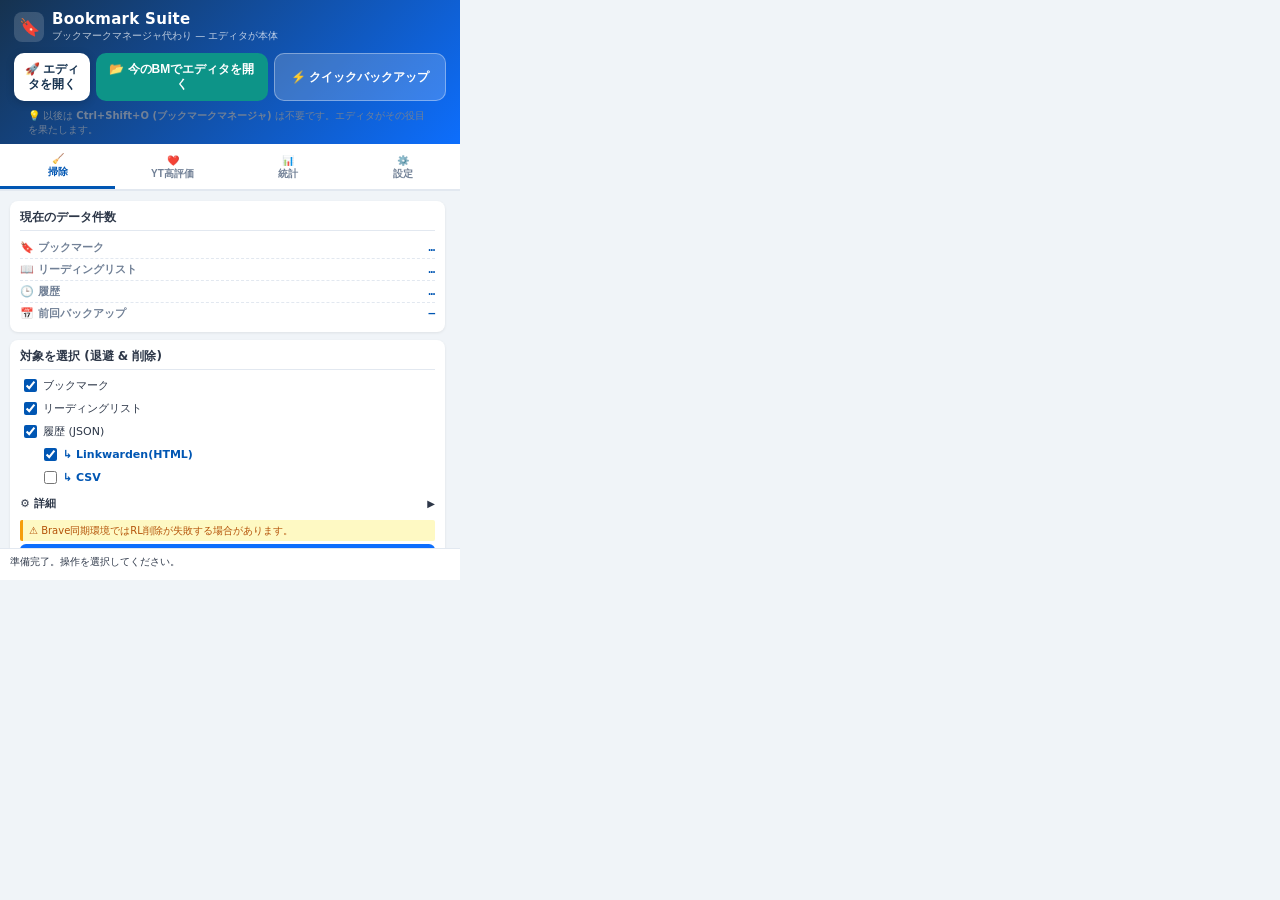
==== commit 0be2681b: "なんかもうだめかも...リファクタリング困るなあ" ====
--- a/popup.html
+++ b/popup.html
@@ -59,24 +59,40 @@
             box-sizing: border-box;
         }
 
+        html,
         body {
-            width: 440px;
+            width: 460px;
+            height: 580px;
             margin: 0;
-            font-family:
-                -apple-system,
-                BlinkMacSystemFont,
-                "Segoe UI",
-                Roboto,
-                "Noto Sans JP",
-                sans-serif;
+            padding: 0;
+            overflow: hidden;
             background: var(--bg);
             color: var(--text);
+        }
+
+        /* 初期レンダリング時のトランジション暴発（ガタつき）を防止 */
+        body.is-loading * {
+            transition: none !important;
+            animation: none !important;
+        }
+
+        body {
+            display: flex;
+            flex-direction: column;
+            font-family:
+                system-ui,
+                -apple-system,
+                "Segoe UI",
+                "Yu Gothic UI",
+                Meiryo,
+                sans-serif;
             font-size: 13px;
         }
 
         /* ── suite header ─────────────────────────────────────── */
         #suite-header {
-            padding: 12px 14px 10px;
+            flex-shrink: 0;
+            padding: 10px 14px 8px;
             background: linear-gradient(135deg, var(--header-a), var(--header-b));
             color: #ffffff;
         }
@@ -116,27 +132,33 @@
 
         .sh-actions {
             display: flex;
+            flex-wrap: wrap;
             margin-top: 10px;
             gap: 6px;
         }
 
         .sh-btn {
-            flex: 1;
-            padding: 9px 10px;
+            flex: 1 1 30%;
+            padding: 9px 8px;
 
             border: 0;
-            border-radius: 8px;
+            border-radius: 10px;
 
             font-size: 12px;
             font-weight: 700;
+            line-height: 1.25;
 
             cursor: pointer;
-            transition: 0.15s;
+            transition: filter 0.1s, transform 0.1s;
         }
 
         .sh-btn:hover:not(:disabled) {
-            filter: brightness(1.08);
+            filter: brightness(1.06);
             transform: translateY(-1px);
+        }
+
+        .sh-btn:active:not(:disabled) {
+            transform: translateY(0);
         }
 
         .sh-btn:disabled {
@@ -145,9 +167,15 @@
         }
 
         #btn-open-editor {
-            flex: 1.6;
+            flex: 1.4;
             background: #ffffff;
             color: var(--header-a);
+            box-shadow: 0 2px 8px rgba(0,0,0,.18);
+        }
+
+        #btn-open-editor-import {
+            background: #0d9488;
+            color: #ffffff;
         }
 
         #btn-quick-backup {
@@ -158,12 +186,8 @@
 
         /* ── tabs ─────────────────────────────────────────────── */
         .tabs {
-            position: sticky;
-            top: 0;
-            z-index: 10;
-
-            display: flex;
-
+            flex-shrink: 0;
+            display: flex;
             background: var(--card);
             border-bottom: 2px solid var(--bdr);
         }
@@ -182,7 +206,7 @@
             line-height: 1.3;
 
             cursor: pointer;
-            transition: 0.2s;
+            transition: background 0.1s, color 0.1s;
         }
 
         .tab-btn:hover {
@@ -198,13 +222,44 @@
 
         .content {
             display: none;
+            flex: 1 1 0;
+            min-height: 0;
             padding: 10px;
-            max-height: 500px;
             overflow-y: auto;
+            scrollbar-gutter: stable;
         }
 
         .content.active {
             display: block;
+        }
+
+        .content::-webkit-scrollbar,
+        #history-list::-webkit-scrollbar,
+        #yt-list::-webkit-scrollbar,
+        #status::-webkit-scrollbar {
+            width: 5px;
+        }
+
+        .content::-webkit-scrollbar-track,
+        #history-list::-webkit-scrollbar-track,
+        #yt-list::-webkit-scrollbar-track,
+        #status::-webkit-scrollbar-track {
+            background: transparent;
+        }
+
+        .content::-webkit-scrollbar-thumb,
+        #history-list::-webkit-scrollbar-thumb,
+        #yt-list::-webkit-scrollbar-thumb,
+        #status::-webkit-scrollbar-thumb {
+            background: rgba(140, 150, 165, 0.35);
+            border-radius: 3px;
+        }
+
+        .content::-webkit-scrollbar-thumb:hover,
+        #history-list::-webkit-scrollbar-thumb:hover,
+        #yt-list::-webkit-scrollbar-thumb:hover,
+        #status::-webkit-scrollbar-thumb:hover {
+            background: rgba(140, 150, 165, 0.6);
         }
 
         h2 {
@@ -299,7 +354,7 @@
             font-size: 12px;
 
             cursor: pointer;
-            transition: 0.2s;
+            transition: opacity 0.1s, transform 0.1s;
         }
 
         .action-btn:hover:not(:disabled) {
@@ -348,12 +403,10 @@
         }
 
         #status {
-            position: sticky;
-            bottom: 0;
-
+            flex-shrink: 0;
             min-height: 32px;
-            max-height: 80px;
-            padding: 8px 10px;
+            max-height: 52px;
+            padding: 6px 10px;
 
             overflow-y: auto;
 
@@ -547,7 +600,7 @@
     </style>
 </head>
 
-<body>
+<body class="is-loading">
 
     <!-- ═══ SUITE HEADER ═══ -->
     <div id="suite-header">
@@ -556,22 +609,23 @@
 
             <div>
                 <div class="sh-title">Bookmark Suite</div>
-                <div class="sh-sub">エディタ・掃除・YT管理をひとつに</div>
+                <div class="sh-sub">ブックマークマネージャ代わり — エディタが本体</div>
             </div>
         </div>
 
         <div class="sh-actions">
-            <button id="btn-open-editor" class="sh-btn">🚀 エディタを開く</button>
-            <button id="btn-quick-backup" class="sh-btn">⚡ クイックバックアップ</button>
-        </div>
+            <button id="btn-open-editor" class="sh-btn" title="ブックマークマネージャ代わり。自動で現在のブックマークを表示">🚀 エディタを開く</button>
+            <button id="btn-open-editor-import" class="sh-btn" title="現在のブックマークをエディタで直接開く">📂 今のBMでエディタを開く</button>
+            <button id="btn-quick-backup" class="sh-btn" title="HTMLバックアップをダウンロード">⚡ クイックバックアップ</button>
+        </div>
+        <p class="note" style="margin:8px 14px 0">💡 以後は <b>Ctrl+Shift+O (ブックマークマネージャ)</b> は不要です。エディタがその役目を果たします。</p>
     </div>
 
     <div class="tabs">
         <button id="tab-1" class="tab-btn active">🧹<br>掃除</button>
-        <button id="tab-2" class="tab-btn">📺<br>YT退避</button>
-        <button id="tab-3" class="tab-btn">❤️<br>YT復元</button>
-        <button id="tab-4" class="tab-btn">📊<br>統計</button>
-        <button id="tab-5" class="tab-btn">⚙️<br>設定</button>
+        <button id="tab-2" class="tab-btn">❤️<br>YT高評価</button>
+        <button id="tab-3" class="tab-btn">📊<br>統計</button>
+        <button id="tab-4" class="tab-btn">⚙️<br>設定</button>
     </div>
 
     <!-- ═══ タブ1: ブラウザ掃除 ═══ -->
@@ -639,82 +693,50 @@
             <div class="btn-row"><button id="btn-browser-backup-only" class="action-btn btn-green">📥 バックアップのみ
                 </button></div>
         </div>
+
+        <div class="panel">
+            <h2>📖 リーディングリスト操作（現在のタブ）</h2>
+            <div class="btn-row">
+                <button id="btn-rl-save-current" class="action-btn btn-teal">➕ 保存</button>
+                <button id="btn-rl-read" class="action-btn btn-orange">✓ 既読にする</button>
+            </div>
+            <div class="btn-row">
+                <button id="btn-rl-remove-current" class="action-btn btn-red">🗑️ 削除</button>
+                <button id="btn-rl-open" class="action-btn btn-purple">↗ サイドパネルを開く</button>
+            </div>
+            <p class="note">Reading List は Chrome 120+ / Side Panel が有効な環境で動作します。保存できるのは http/https のページのみです。</p>
+        </div>
     </div>
 
-    <!-- ═══ タブ2: YouTube退避 ═══ -->
+        <!-- YT liker collector -->
     <div id="view-2" class="content">
         <div class="panel">
-            <h2>高評価リストのバックアップ</h2>
-
-            <p class="note">YouTube「高く評価した動画」を開いて実行。<br>URL: youtube.com/playlist?list=LL</p>
-
-            <div class="chk-group">
-                <label class="chk-label"><input type="checkbox" id="yt-chk-json" checked> 📄 JSON</label>
-
-                <label class="chk-label sub-chk"><input type="checkbox" id="yt-chk-lw" checked> ↳ Linkwarden(HTML)
-                </label>
-
-                <label class="chk-label"><input type="checkbox" id="yt-chk-pl" checked> 📁 PLにコピー</label>
-            </div>
-
-            <div class="accordion-header" id="acc-y1"><span>⚙️ 詳細</span><span class="accordion-icon"
-                    id="acc-y1-icon">▶</span></div>
-
-            <div class="accordion-content" id="acc-y1-content">
-                <div class="settings-row"><label>API間隔 (ms):</label><input type="number" id="yt-delay" value="400"
-                        min="100" max="2000" step="50"></div>
-
-                <div class="settings-row"><label>バッチ:</label><input type="number" id="yt-batch" value="50" min="1"
-                        max="200"></div>
-
-                <div class="settings-row"><label>スクロール上限:</label><input type="number" id="yt-scroll-max" value="300"
-                        min="10" max="1000"></div>
-            </div>
-        </div>
-
-        <div class="panel" style="border:2px solid #ffcccc;">
-            <h2>【危険】高評価取り消し</h2>
-
-            <div class="chk-group"><label class="chk-label"><input type="checkbox" id="yt-chk-del"><span
-                        class="danger-text">高評価を取り消す</span></label></div>
-
-            <p class="note">5000件制限で隠れた古い動画が出現します。</p>
-        </div>
-
-        <button id="btn-yt-run" class="action-btn btn-red">🚀 実行</button>
+            <h2>❤️ 高評価コレクター</h2>
+            <p class="note">YouTube の高評価は5000件までしか残りません。この拡張は「いいね」を付けた瞬間に動画情報をローカル台帳（chrome.storage.local）へ記録し、JSON / HTML ファイルとしてエクスポートできるようにします。YouTube / YouTube Music どちらでも動作します（いいねを外すと台帳からも解除されます）。</p>
+            <div class="stat-row"><span class="stat-label">保存済み</span><span class="stat-value" id="yt-count">0 件</span></div>
+            <div class="btn-row">
+                <button id="btn-yt-save-current" class="action-btn btn-red">➕ 今の動画を保存</button>
+            </div>
+            <div class="btn-row">
+                <button id="btn-yt-import" class="action-btn btn-purple">📥 既存リストを取り込む</button>
+            </div>
+            <p class="note">既存の高評価を取り込むには、YouTube の「高く評価した動画」ページ（<code>youtube.com/playlist?list=LL</code>）、または Music の「Liked Music」ページ（<code>music.youtube.com/playlist?list=LM</code>）を開いてから上のボタンを押してください。ページが自動でスクロールして読み込みます（そのタブを表示したままにしてください）。※YouTube 側で現在見えている範囲（上限5000件）が対象で、それより古いものは YouTube 側では復元できません。</p>
+            <div id="yt-list" style="margin-top:8px;font-size:11px;max-height:180px;overflow-y:auto;"><p class="note">なし</p></div>
+        </div>
+        <div class="panel">
+            <h2>💾 ファイルとして保存</h2>
+            <div class="btn-row">
+                <button id="btn-yt-export-json" class="action-btn btn-blue">📄 JSON</button>
+                <button id="btn-yt-export-html" class="action-btn btn-green">🌐 HTML</button>
+            </div>
+            <div class="btn-row">
+                <button id="btn-yt-clear" class="action-btn btn-red">🗑️ すべて削除</button>
+            </div>
+        </div>
     </div>
 
-    <!-- ═══ タブ3: YouTube復元 ═══ -->
+<!-- ═══ タブ4: 統計 ═══ -->
     <div id="view-3" class="content">
-        <div class="panel">
-            <h2>JSONから「高評価」を復元</h2>
-
-            <p class="note">保存したJSONを読み込み、再Likeします。</p>
-
-            <input type="file" id="yt-file-restore" accept=".json"
-                style="margin:8px 0;width:100%;font-size:11px;color:var(--text);">
-
-            <div class="accordion-header" id="acc-y2"><span>⚙️ 詳細</span><span class="accordion-icon"
-                    id="acc-y2-icon">▶</span></div>
-
-            <div class="accordion-content" id="acc-y2-content">
-                <div class="settings-row"><label>間隔 (ms):</label><input type="number" id="yt-restore-delay" value="400"
-                        min="100" max="2000" step="50"></div>
-
-                <div class="settings-row"><label>リトライ:</label><input type="number" id="yt-retry" value="3" min="0"
-                        max="10"></div>
-            </div>
-
-            <div id="failed-info" class="info-note" style="display:none;"></div>
-
-            <button id="btn-yt-restore" class="action-btn btn-green">❤️ 再評価する</button>
-
-            <button id="btn-retry-failed" class="action-btn btn-orange" style="display:none;">🔄 失敗分再試行</button>
-        </div>
-    </div>
-
-    <!-- ═══ タブ4: 統計 ═══ -->
-    <div id="view-4" class="content">
         <div class="panel">
             <h2>📊 処理統計</h2>
 
@@ -725,11 +747,8 @@
                 <div class="stat-item"><span class="stat-num" id="stat-hs-total">0</span><span
                         class="stat-desc">履歴退避</span></div>
 
-                <div class="stat-item"><span class="stat-num" id="stat-yt-backup">0</span><span
-                        class="stat-desc">YT退避</span></div>
-
-                <div class="stat-item"><span class="stat-num" id="stat-yt-restore">0</span><span
-                        class="stat-desc">YT復元</span></div>
+                <div class="stat-item"><span class="stat-num" id="stat-yt-collected">0</span><span
+                        class="stat-desc">YT高評価収集</span></div>
 
                 <div class="stat-item"><span class="stat-num" id="stat-url-cleaned">0</span><span
                         class="stat-desc">URL浄化</span></div>
@@ -751,7 +770,7 @@
     </div>
 
     <!-- ═══ タブ5: 設定 ═══ -->
-    <div id="view-5" class="content">
+    <div id="view-4" class="content">
         <div class="panel">
             <h2>🔔 通知</h2>
             <label class="chk-label"><input type="checkbox" id="cfg-notify" checked> 完了通知</label>
